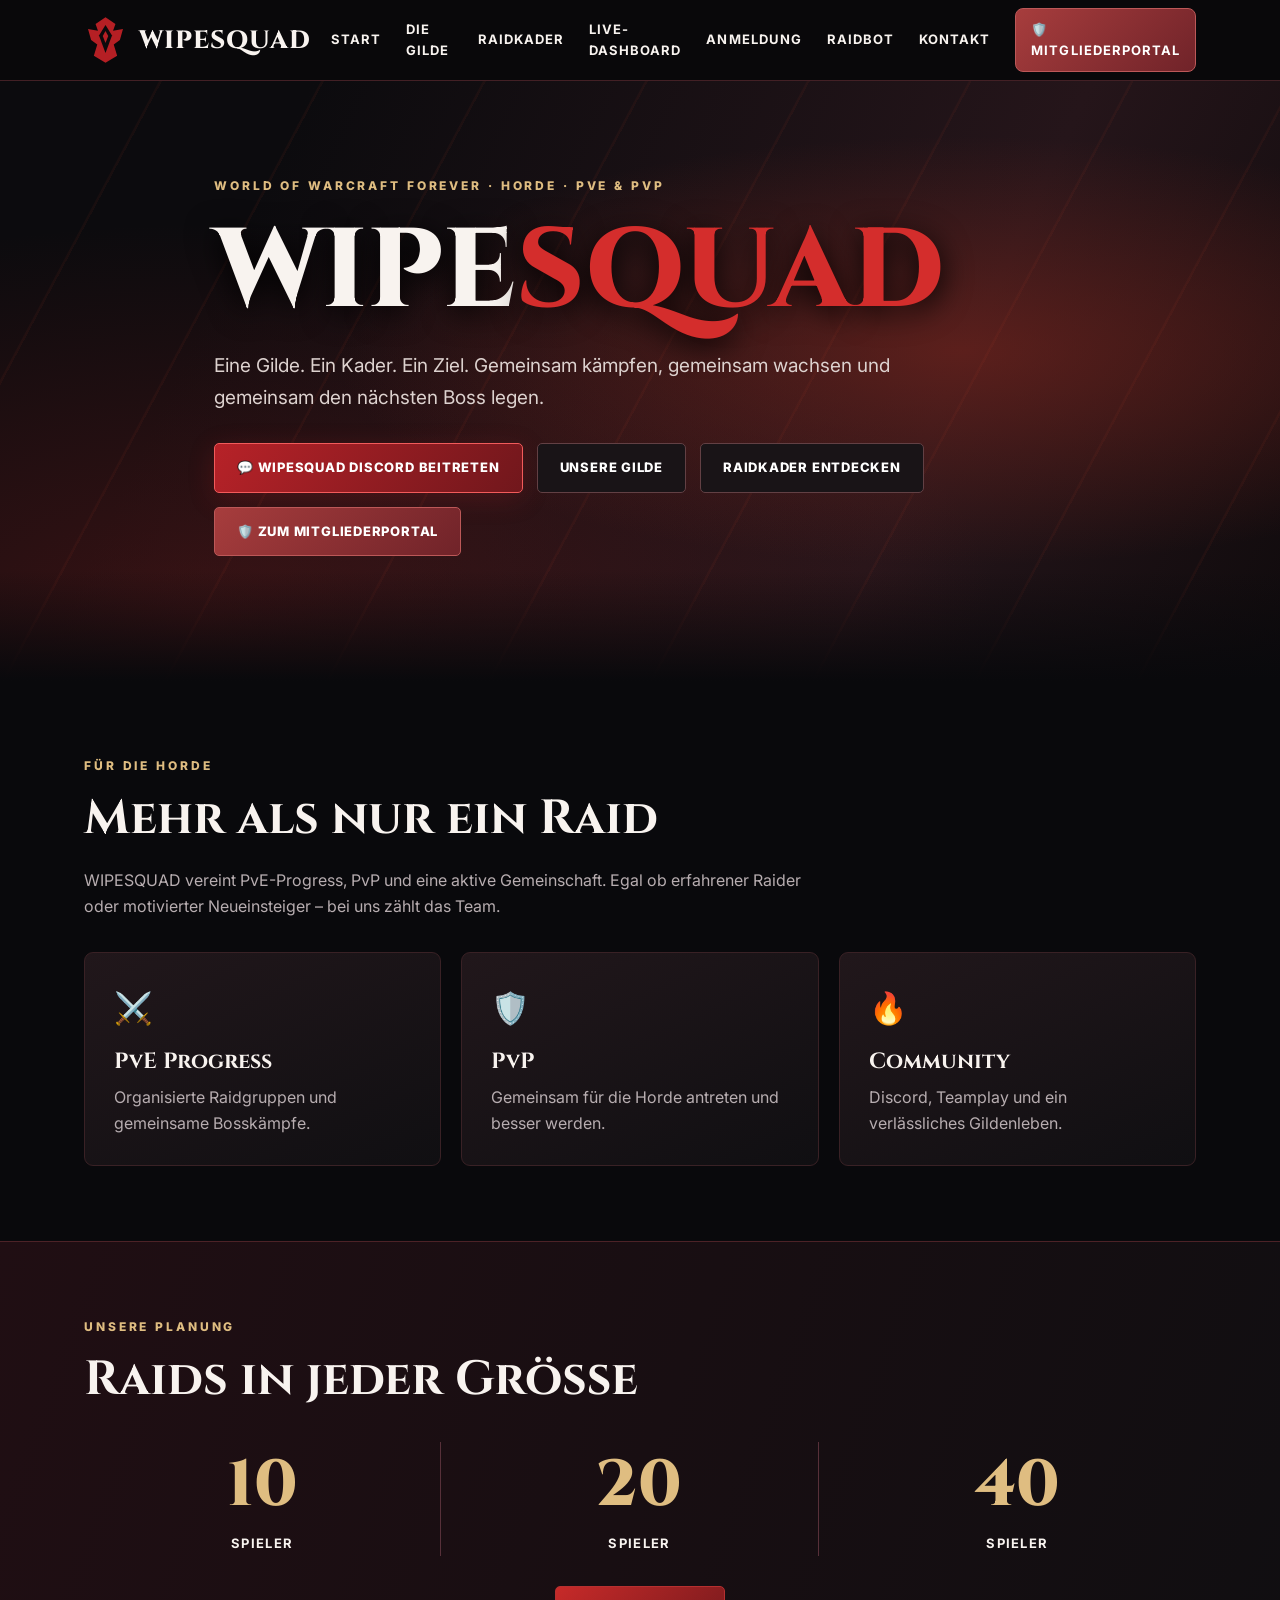
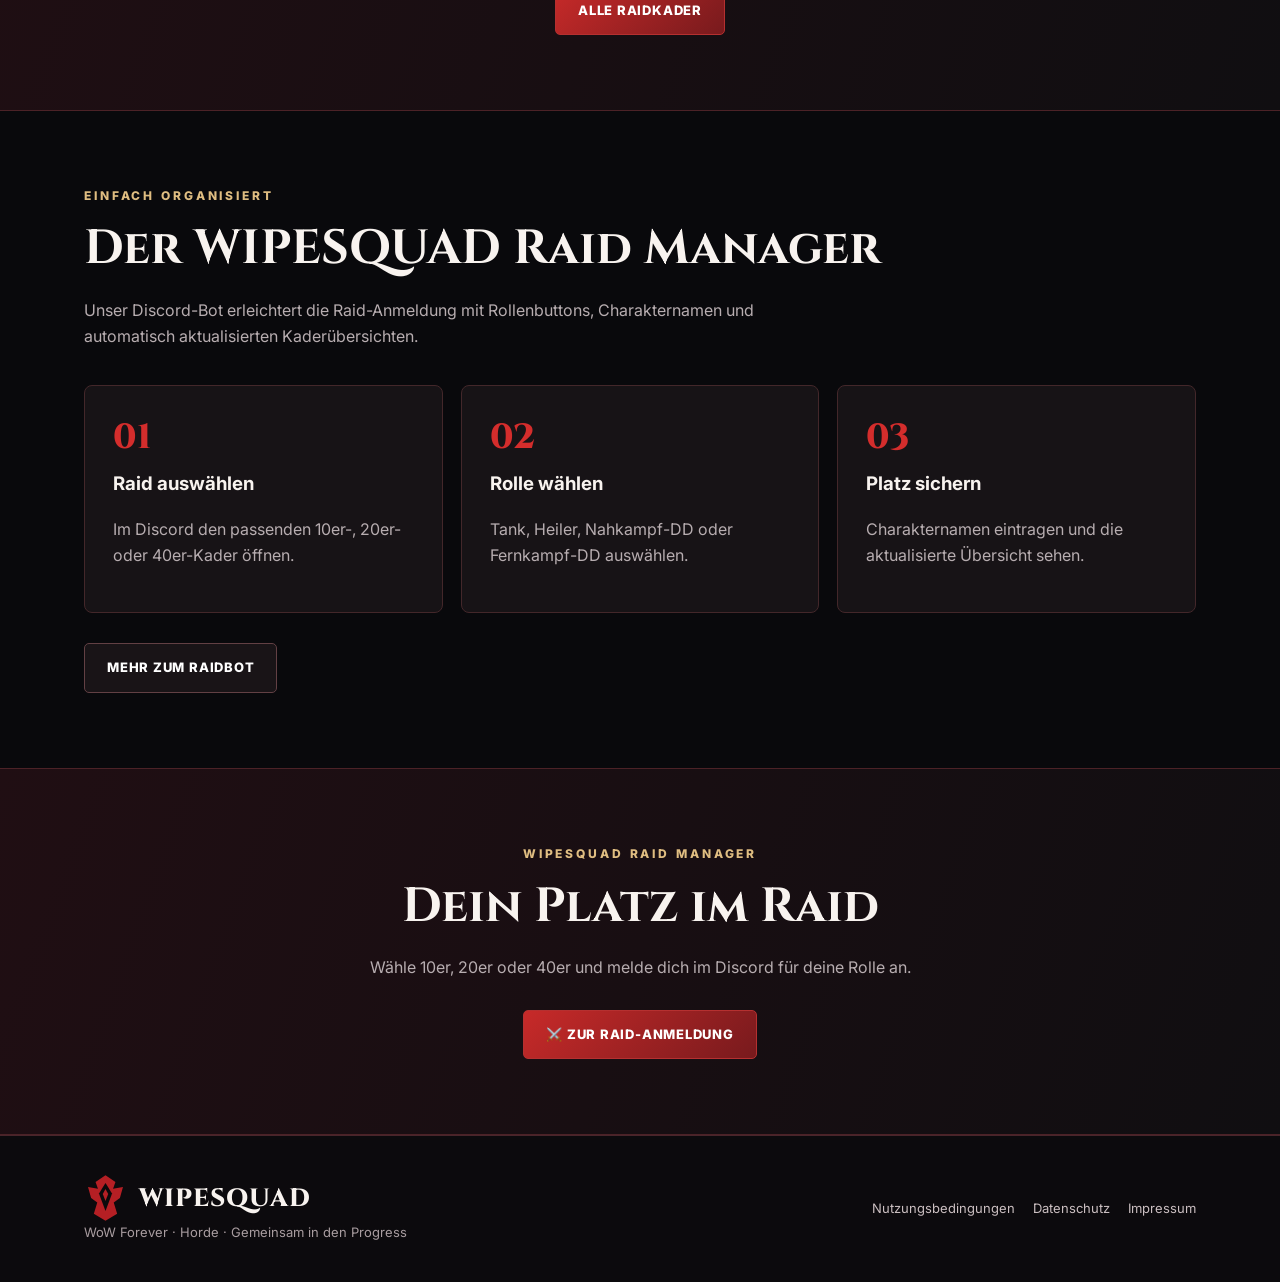
==== index.html @ aef068f4 "Add files via upload" ====
<!doctype html><html lang="de"><head><meta charset="utf-8"><meta name="viewport" content="width=device-width,initial-scale=1"><meta name="description" content="WIPESQUAD – Horde-Gilde für PvE, PvP und Raidorganisation auf WoW Forever."><title>Startseite | WIPESQUAD</title><link rel="icon" href="assets/crest.svg" type="image/svg+xml"><link rel="stylesheet" href="style.css"><style>.portal-nav-link{display:inline-flex;align-items:center;justify-content:center;background:linear-gradient(135deg,#a73d3d,#702329);border:1px solid #bc5858;border-radius:8px;padding:10px 15px!important;color:#fff!important;font-weight:700;text-decoration:none;transition:transform .2s,box-shadow .2s}.portal-nav-link:hover,.portal-hero-btn:hover{transform:translateY(-2px);box-shadow:0 0 18px rgba(180,55,60,.35)}.portal-hero-btn{background:linear-gradient(135deg,#a73d3d,#702329);border:1px solid #bc5858;color:#fff!important}</style></head><body><header><div class="wrap nav"><a class="brand" href="index.html"><img src="assets/crest.svg" alt="">WIPESQUAD</a><button class="nav-toggle" aria-label="Menü öffnen">☰ Menü</button><nav><a href="index.html">Start</a><a href="gilde.html">Die Gilde</a><a href="raidkader.html">Raidkader</a><a href="dashboard.html">Live-Dashboard</a><a href="anmeldung.html">Anmeldung</a><a href="raidbot.html">Raidbot</a><a href="kontakt.html">Kontakt</a><a href="login.html" class="portal-nav-link">🛡️ Mitgliederportal</a></nav></div></header><main><div class="hero"><div class="wrap hero-content"><div class="eyebrow">World of Warcraft Forever · Horde · PvE & PvP</div><h1>WIPE<span>SQUAD</span></h1><p class="lead">Eine Gilde. Ein Kader. Ein Ziel. Gemeinsam kämpfen, gemeinsam wachsen und gemeinsam den nächsten Boss legen.</p><div class="actions"><a class="btn discord-btn" href="https://discord.gg/Wipesquadforever" target="_blank" rel="noopener noreferrer">💬 WIPESQUAD Discord beitreten</a><a class="btn secondary" href="gilde.html">Unsere Gilde</a><a class="btn secondary" href="raidkader.html">Raidkader entdecken</a><a class="btn portal-hero-btn" href="login.html">🛡️ Zum Mitgliederportal</a></div></div></div>
<section><div class="wrap"><div class="eyebrow">Für die Horde</div><h2 class="section-title">Mehr als nur ein Raid</h2><p class="section-intro">WIPESQUAD vereint PvE-Progress, PvP und eine aktive Gemeinschaft. Egal ob erfahrener Raider oder motivierter Neueinsteiger – bei uns zählt das Team.</p><div class="grid"><div class="card"><div class="symbol">⚔️</div><h3>PvE Progress</h3><p>Organisierte Raidgruppen und gemeinsame Bosskämpfe.</p></div><div class="card"><div class="symbol">🛡️</div><h3>PvP</h3><p>Gemeinsam für die Horde antreten und besser werden.</p></div><div class="card"><div class="symbol">🔥</div><h3>Community</h3><p>Discord, Teamplay und ein verlässliches Gildenleben.</p></div></div></div></section>
<section class="stripe"><div class="wrap"><div class="eyebrow">Unsere Planung</div><h2 class="section-title">Raids in jeder Größe</h2><div class="numbers"><div class="number"><strong>10</strong><span>Spieler</span></div><div class="number"><strong>20</strong><span>Spieler</span></div><div class="number"><strong>40</strong><span>Spieler</span></div></div><div class="actions" style="justify-content:center"><a class="btn" href="raidkader.html">Alle Raidkader</a></div></div></section>
<section><div class="wrap"><div class="eyebrow">Einfach organisiert</div><h2 class="section-title">Der WIPESQUAD Raid Manager</h2><p class="section-intro">Unser Discord-Bot erleichtert die Raid-Anmeldung mit Rollenbuttons, Charakternamen und automatisch aktualisierten Kaderübersichten.</p><div class="steps"><div class="step"><h3>Raid auswählen</h3><p>Im Discord den passenden 10er-, 20er- oder 40er-Kader öffnen.</p></div><div class="step"><h3>Rolle wählen</h3><p>Tank, Heiler, Nahkampf-DD oder Fernkampf-DD auswählen.</p></div><div class="step"><h3>Platz sichern</h3><p>Charakternamen eintragen und die aktualisierte Übersicht sehen.</p></div></div><div class="actions"><a class="btn secondary" href="raidbot.html">Mehr zum Raidbot</a></div></div></section><section class="stripe"><div class="wrap" style="text-align:center"><div class="eyebrow">WIPESQUAD Raid Manager</div><h2 class="section-title">Dein Platz im Raid</h2><p class="section-intro" style="margin:auto">Wähle 10er, 20er oder 40er und melde dich im Discord für deine Rolle an.</p><div class="actions" style="justify-content:center"><a class="btn" href="anmeldung.html">⚔️ Zur Raid-Anmeldung</a></div></div></section></main><footer><div class="wrap footer-inner"><div><a class="brand" href="index.html"><img src="assets/crest.svg" alt="">WIPESQUAD</a><div class="small">WoW Forever · Horde · Gemeinsam in den Progress</div></div><div class="footer-links"><a href="nutzungsbedingungen.html">Nutzungsbedingungen</a><a href="datenschutz.html">Datenschutz</a><a href="impressum.html">Impressum</a></div></div></footer><script src="script.js"></script></body></html>
---- style.css ----
@import url('https://fonts.googleapis.com/css2?family=Cinzel:wght@600;700;800&family=Inter:wght@400;500;600;700;800&display=swap');
:root{--bg:#09090c;--panel:#151318;--line:#392125;--red:#d42d2c;--gold:#dfbd81;--muted:#b7adb0;--white:#f8f3ef}
*{box-sizing:border-box}html{scroll-behavior:smooth}body{margin:0;background:var(--bg);color:var(--white);font:16px/1.65 Inter,Arial,sans-serif}a{color:inherit;text-decoration:none}a:hover{color:var(--gold)}.wrap{max-width:1160px;margin:auto;padding:0 24px}
header{position:sticky;top:0;z-index:10;background:#0a090bed;border-bottom:1px solid #432025;backdrop-filter:blur(15px)}
.nav{min-height:80px;display:flex;align-items:center;justify-content:space-between;gap:20px}.brand{display:flex;align-items:center;gap:12px;font:800 25px Cinzel,serif;letter-spacing:1px}.brand img{width:43px;height:48px}
nav{display:flex;gap:25px;align-items:center}nav a{font-size:13px;font-weight:700;text-transform:uppercase;letter-spacing:.08em}.nav-toggle{display:none;background:none;color:white;border:1px solid #563038;padding:8px 12px;border-radius:6px}
.hero{position:relative;overflow:hidden;min-height:570px;display:flex;align-items:center;background:radial-gradient(ellipse at 75% 45%,#80261d99 0%,transparent 46%),radial-gradient(ellipse at 16% 90%,#6e1b1b70,transparent 52%),linear-gradient(115deg,#0c0b0e 20%,#25151a 70%,#100b0d)}
.hero:before{content:"";position:absolute;inset:0;background:repeating-linear-gradient(118deg,transparent 0 140px,#d3432510 141px 143px);pointer-events:none}.hero:after{content:"";position:absolute;bottom:0;left:0;right:0;height:110px;background:linear-gradient(transparent,var(--bg))}
.hero-content{position:relative;z-index:1;padding:95px 24px 125px;max-width:900px}.eyebrow{font-size:12px;letter-spacing:.24em;color:var(--gold);font-weight:800;text-transform:uppercase}.hero h1{font:800 clamp(52px,9vw,112px)/1.05 Cinzel,serif;margin:18px 0;text-shadow:0 6px 30px #000}.hero h1 span{color:var(--red)}.lead{max-width:690px;color:#ddd2cf;font-size:19px}.actions{display:flex;flex-wrap:wrap;gap:14px;margin-top:30px}.btn{display:inline-flex;align-items:center;justify-content:center;border:1px solid #b53030;border-radius:5px;padding:13px 22px;font-weight:800;font-size:13px;letter-spacing:.06em;text-transform:uppercase;background:linear-gradient(135deg,#c72a29,#781a1d);color:white;cursor:pointer}.btn.secondary{background:#191417;border-color:#624044}.btn:hover{filter:brightness(1.2);color:white}
section{padding:75px 0}.section-title{font:700 clamp(30px,4vw,48px) Cinzel,serif;margin:10px 0 15px}.section-intro{color:var(--muted);max-width:730px}.grid{display:grid;grid-template-columns:repeat(3,1fr);gap:20px;margin-top:32px}.card{border:1px solid var(--line);background:linear-gradient(155deg,#21171b,#100f12);padding:29px;border-radius:9px;min-height:210px}.card .symbol{font-size:31px}.card h3{font:700 22px Cinzel,serif;margin:14px 0 8px}.card p{color:var(--muted);margin:0}.stripe{background:linear-gradient(110deg,#200e13,#100e11);border-block:1px solid #4c2227}.numbers{display:grid;grid-template-columns:repeat(3,1fr);gap:20px;margin-top:30px}.number{text-align:center;border-right:1px solid #573039}.number:last-child{border:0}.number strong{display:block;font:800 65px Cinzel,serif;color:var(--gold)}.number span{font-weight:700;text-transform:uppercase;letter-spacing:.1em;font-size:13px}
.steps{counter-reset:step;display:grid;grid-template-columns:repeat(3,1fr);gap:18px;margin-top:35px}.step{padding:28px;background:#171316;border:1px solid #43272a;border-radius:8px}.step:before{counter-increment:step;content:"0" counter(step);display:block;color:var(--red);font:800 35px Cinzel,serif}.step h3{margin:8px 0}.step p{color:var(--muted)}
.page-hero{padding:100px 0 60px;background:linear-gradient(110deg,#2d1218,#0b0b0e);border-bottom:1px solid #51242c}.page-hero h1{font:800 clamp(35px,6vw,65px) Cinzel,serif;margin:10px 0}.legal{max-width:850px;margin:auto}.legal h2{font:700 25px Cinzel,serif;margin-top:38px}.legal p,.legal li{color:#c8bdc0}.notice{padding:18px 20px;background:#2a1a1d;border-left:4px solid #e0a456;border-radius:3px;color:#e9d5ba}.placeholder{color:#f4c27a;font-weight:700}.faq details{background:#171316;border:1px solid #43272a;border-radius:6px;margin:12px 0;padding:17px 20px}.faq summary{cursor:pointer;font-weight:700}.faq p{color:var(--muted)}
footer{padding:38px 0;border-top:1px solid #49252b;background:#0c0a0d}.footer-inner{display:flex;justify-content:space-between;gap:25px;align-items:center}.footer-links{display:flex;gap:18px;flex-wrap:wrap;font-size:13px;color:#cbbfc1}.small{font-size:13px;color:#a99da0}
@media(max-width:760px){.nav{flex-wrap:wrap}.nav-toggle{display:block}nav{display:none;flex-basis:100%;flex-direction:column;align-items:flex-start;padding-bottom:20px}nav.open{display:flex}.grid,.steps,.numbers{grid-template-columns:1fr}.number{border-right:0;border-bottom:1px solid #573039;padding-bottom:20px}.hero{min-height:500px}.hero-content{padding-top:80px}.footer-inner{display:block}.footer-links{margin-top:18px}}

.discord-btn{background:linear-gradient(125deg,#b72228,#71171c);border-color:#f25b5b;box-shadow:0 6px 26px #b71f2638}.discord-btn:hover{background:linear-gradient(125deg,#dc343b,#92212a);transform:translateY(-1px)}

.raid-choice{color:var(--white);text-align:left;cursor:pointer;font:inherit;width:100%;transition:border-color .2s,transform .2s}.raid-choice:hover,.raid-choice.selected{border-color:var(--red);transform:translateY(-2px)}.signup-panel{margin-top:34px;padding:30px;border:1px solid var(--line);background:#151115;border-radius:10px;max-width:800px}.signup-panel label{display:block;font-weight:700;margin:18px 0 7px}.signup-panel input,.signup-panel select{width:100%;background:#0c0b0e;color:#fff;border:1px solid #624044;border-radius:5px;padding:13px;font:inherit}.signup-panel .notice{margin-top:20px}.signup-panel .btn{font:800 13px Inter,Arial,sans-serif}
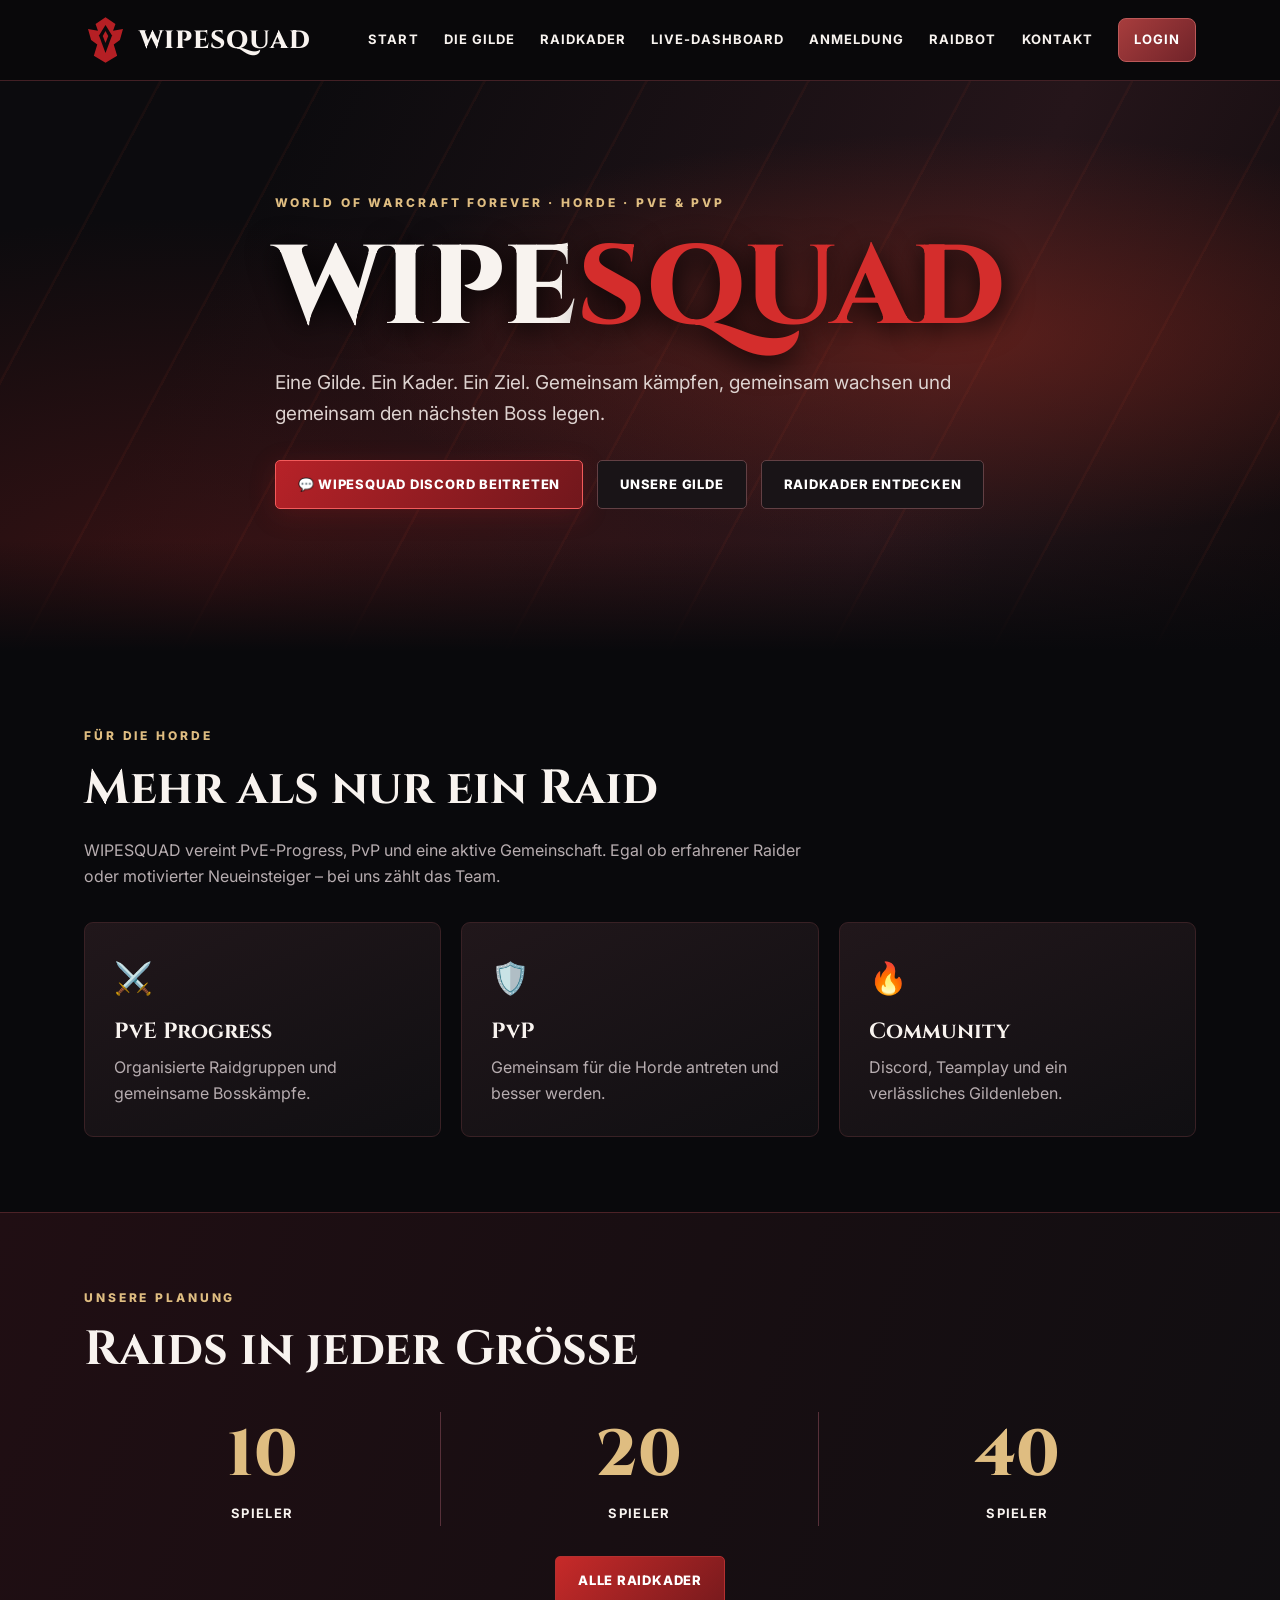
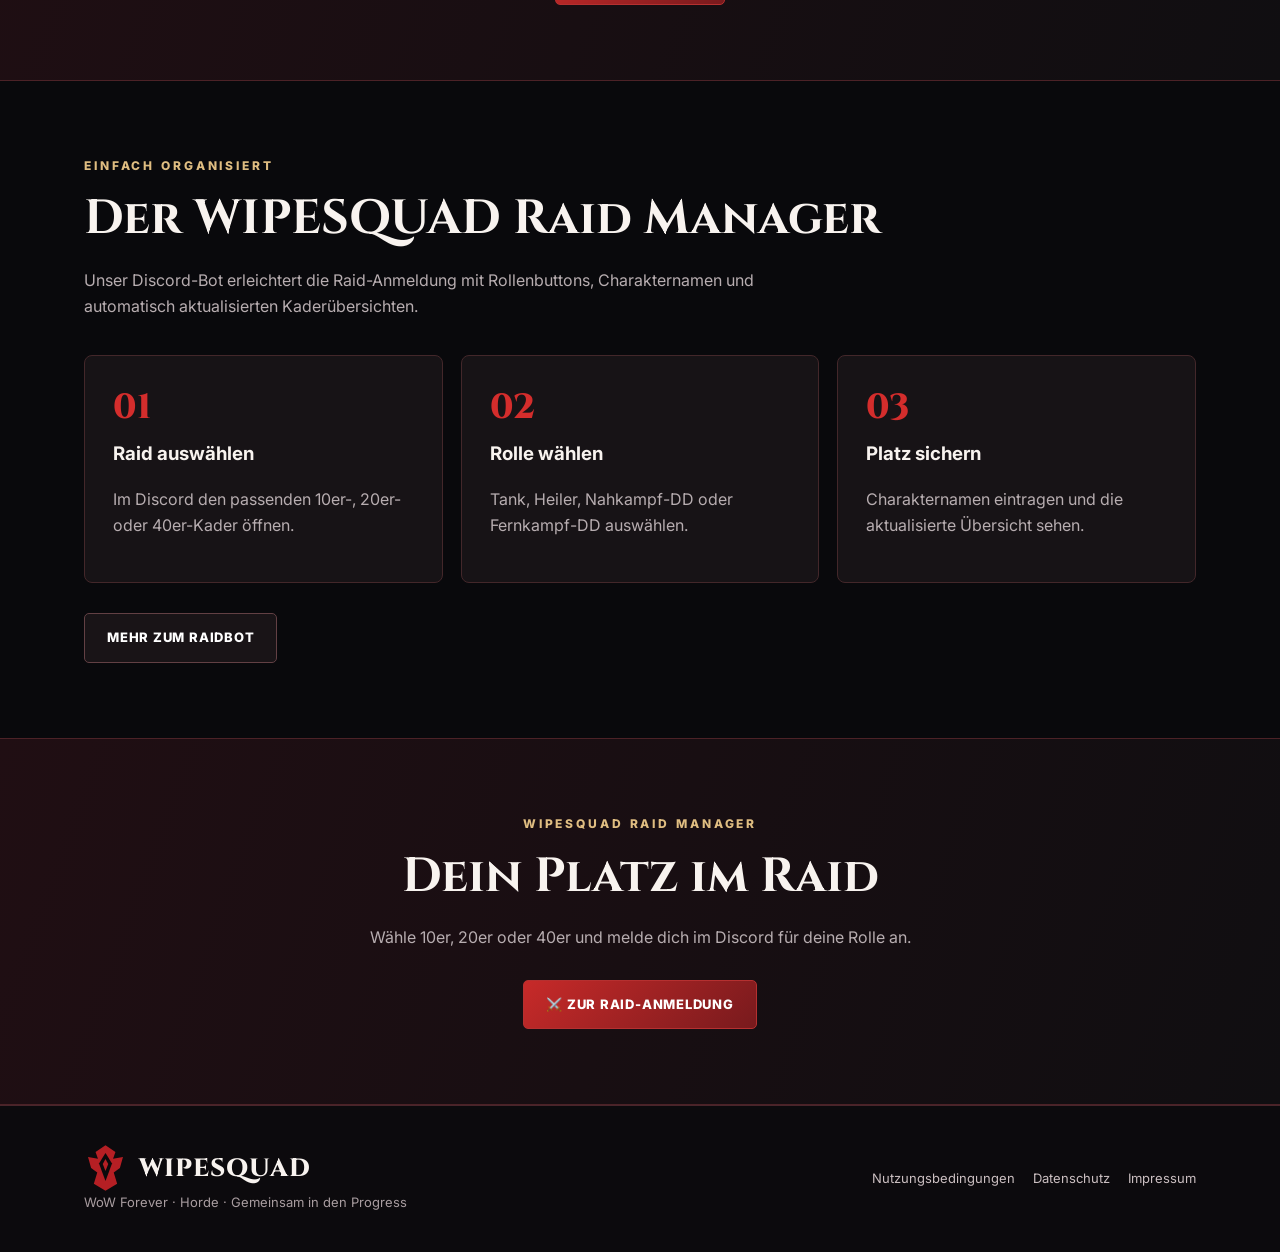
==== commit 6d541f1f: "Add files via upload" ====
--- a/index.html
+++ b/index.html
@@ -1,4 +1,4 @@
-<!doctype html><html lang="de"><head><meta charset="utf-8"><meta name="viewport" content="width=device-width,initial-scale=1"><meta name="description" content="WIPESQUAD – Horde-Gilde für PvE, PvP und Raidorganisation auf WoW Forever."><title>Startseite | WIPESQUAD</title><link rel="icon" href="assets/crest.svg" type="image/svg+xml"><link rel="stylesheet" href="style.css"><style>.portal-nav-link{display:inline-flex;align-items:center;justify-content:center;background:linear-gradient(135deg,#a73d3d,#702329);border:1px solid #bc5858;border-radius:8px;padding:10px 15px!important;color:#fff!important;font-weight:700;text-decoration:none;transition:transform .2s,box-shadow .2s}.portal-nav-link:hover,.portal-hero-btn:hover{transform:translateY(-2px);box-shadow:0 0 18px rgba(180,55,60,.35)}.portal-hero-btn{background:linear-gradient(135deg,#a73d3d,#702329);border:1px solid #bc5858;color:#fff!important}</style></head><body><header><div class="wrap nav"><a class="brand" href="index.html"><img src="assets/crest.svg" alt="">WIPESQUAD</a><button class="nav-toggle" aria-label="Menü öffnen">☰ Menü</button><nav><a href="index.html">Start</a><a href="gilde.html">Die Gilde</a><a href="raidkader.html">Raidkader</a><a href="dashboard.html">Live-Dashboard</a><a href="anmeldung.html">Anmeldung</a><a href="raidbot.html">Raidbot</a><a href="kontakt.html">Kontakt</a><a href="login.html" class="portal-nav-link">🛡️ Mitgliederportal</a></nav></div></header><main><div class="hero"><div class="wrap hero-content"><div class="eyebrow">World of Warcraft Forever · Horde · PvE & PvP</div><h1>WIPE<span>SQUAD</span></h1><p class="lead">Eine Gilde. Ein Kader. Ein Ziel. Gemeinsam kämpfen, gemeinsam wachsen und gemeinsam den nächsten Boss legen.</p><div class="actions"><a class="btn discord-btn" href="https://discord.gg/Wipesquadforever" target="_blank" rel="noopener noreferrer">💬 WIPESQUAD Discord beitreten</a><a class="btn secondary" href="gilde.html">Unsere Gilde</a><a class="btn secondary" href="raidkader.html">Raidkader entdecken</a><a class="btn portal-hero-btn" href="login.html">🛡️ Zum Mitgliederportal</a></div></div></div>
+<!doctype html><html lang="de"><head><meta charset="utf-8"><meta name="viewport" content="width=device-width,initial-scale=1"><meta name="description" content="WIPESQUAD – Horde-Gilde für PvE, PvP und Raidorganisation auf WoW Forever."><title>Startseite | WIPESQUAD</title><link rel="icon" href="assets/crest.svg" type="image/svg+xml"><link rel="stylesheet" href="style.css"><style>.portal-nav-link{display:inline-flex;align-items:center;justify-content:center;background:linear-gradient(135deg,#a73d3d,#702329);border:1px solid #bc5858;border-radius:8px;padding:10px 15px!important;color:#fff!important;font-weight:700;text-decoration:none;transition:transform .2s,box-shadow .2s}.portal-nav-link:hover,.portal-hero-btn:hover{transform:translateY(-2px);box-shadow:0 0 18px rgba(180,55,60,.35)}.portal-hero-btn{background:linear-gradient(135deg,#a73d3d,#702329);border:1px solid #bc5858;color:#fff!important}</style></head><body><header><div class="wrap nav"><a class="brand" href="index.html"><img src="assets/crest.svg" alt="">WIPESQUAD</a><button class="nav-toggle" aria-label="Menü öffnen">☰ Menü</button><nav><a href="index.html">Start</a><a href="gilde.html">Die Gilde</a><a href="raidkader.html">Raidkader</a><a href="dashboard.html">Live-Dashboard</a><a href="anmeldung.html">Anmeldung</a><a href="raidbot.html">Raidbot</a><a href="kontakt.html">Kontakt</a><a href="login.html" class="portal-nav-link">Login</a></nav></div></header><main><div class="hero"><div class="wrap hero-content"><div class="eyebrow">World of Warcraft Forever · Horde · PvE & PvP</div><h1>WIPE<span>SQUAD</span></h1><p class="lead">Eine Gilde. Ein Kader. Ein Ziel. Gemeinsam kämpfen, gemeinsam wachsen und gemeinsam den nächsten Boss legen.</p><div class="actions"><a class="btn discord-btn" href="https://discord.gg/Wipesquadforever" target="_blank" rel="noopener noreferrer">💬 WIPESQUAD Discord beitreten</a><a class="btn secondary" href="gilde.html">Unsere Gilde</a><a class="btn secondary" href="raidkader.html">Raidkader entdecken</a></div></div></div>
 <section><div class="wrap"><div class="eyebrow">Für die Horde</div><h2 class="section-title">Mehr als nur ein Raid</h2><p class="section-intro">WIPESQUAD vereint PvE-Progress, PvP und eine aktive Gemeinschaft. Egal ob erfahrener Raider oder motivierter Neueinsteiger – bei uns zählt das Team.</p><div class="grid"><div class="card"><div class="symbol">⚔️</div><h3>PvE Progress</h3><p>Organisierte Raidgruppen und gemeinsame Bosskämpfe.</p></div><div class="card"><div class="symbol">🛡️</div><h3>PvP</h3><p>Gemeinsam für die Horde antreten und besser werden.</p></div><div class="card"><div class="symbol">🔥</div><h3>Community</h3><p>Discord, Teamplay und ein verlässliches Gildenleben.</p></div></div></div></section>
 <section class="stripe"><div class="wrap"><div class="eyebrow">Unsere Planung</div><h2 class="section-title">Raids in jeder Größe</h2><div class="numbers"><div class="number"><strong>10</strong><span>Spieler</span></div><div class="number"><strong>20</strong><span>Spieler</span></div><div class="number"><strong>40</strong><span>Spieler</span></div></div><div class="actions" style="justify-content:center"><a class="btn" href="raidkader.html">Alle Raidkader</a></div></div></section>
 <section><div class="wrap"><div class="eyebrow">Einfach organisiert</div><h2 class="section-title">Der WIPESQUAD Raid Manager</h2><p class="section-intro">Unser Discord-Bot erleichtert die Raid-Anmeldung mit Rollenbuttons, Charakternamen und automatisch aktualisierten Kaderübersichten.</p><div class="steps"><div class="step"><h3>Raid auswählen</h3><p>Im Discord den passenden 10er-, 20er- oder 40er-Kader öffnen.</p></div><div class="step"><h3>Rolle wählen</h3><p>Tank, Heiler, Nahkampf-DD oder Fernkampf-DD auswählen.</p></div><div class="step"><h3>Platz sichern</h3><p>Charakternamen eintragen und die aktualisierte Übersicht sehen.</p></div></div><div class="actions"><a class="btn secondary" href="raidbot.html">Mehr zum Raidbot</a></div></div></section><section class="stripe"><div class="wrap" style="text-align:center"><div class="eyebrow">WIPESQUAD Raid Manager</div><h2 class="section-title">Dein Platz im Raid</h2><p class="section-intro" style="margin:auto">Wähle 10er, 20er oder 40er und melde dich im Discord für deine Rolle an.</p><div class="actions" style="justify-content:center"><a class="btn" href="anmeldung.html">⚔️ Zur Raid-Anmeldung</a></div></div></section></main><footer><div class="wrap footer-inner"><div><a class="brand" href="index.html"><img src="assets/crest.svg" alt="">WIPESQUAD</a><div class="small">WoW Forever · Horde · Gemeinsam in den Progress</div></div><div class="footer-links"><a href="nutzungsbedingungen.html">Nutzungsbedingungen</a><a href="datenschutz.html">Datenschutz</a><a href="impressum.html">Impressum</a></div></div></footer><script src="script.js"></script></body></html>
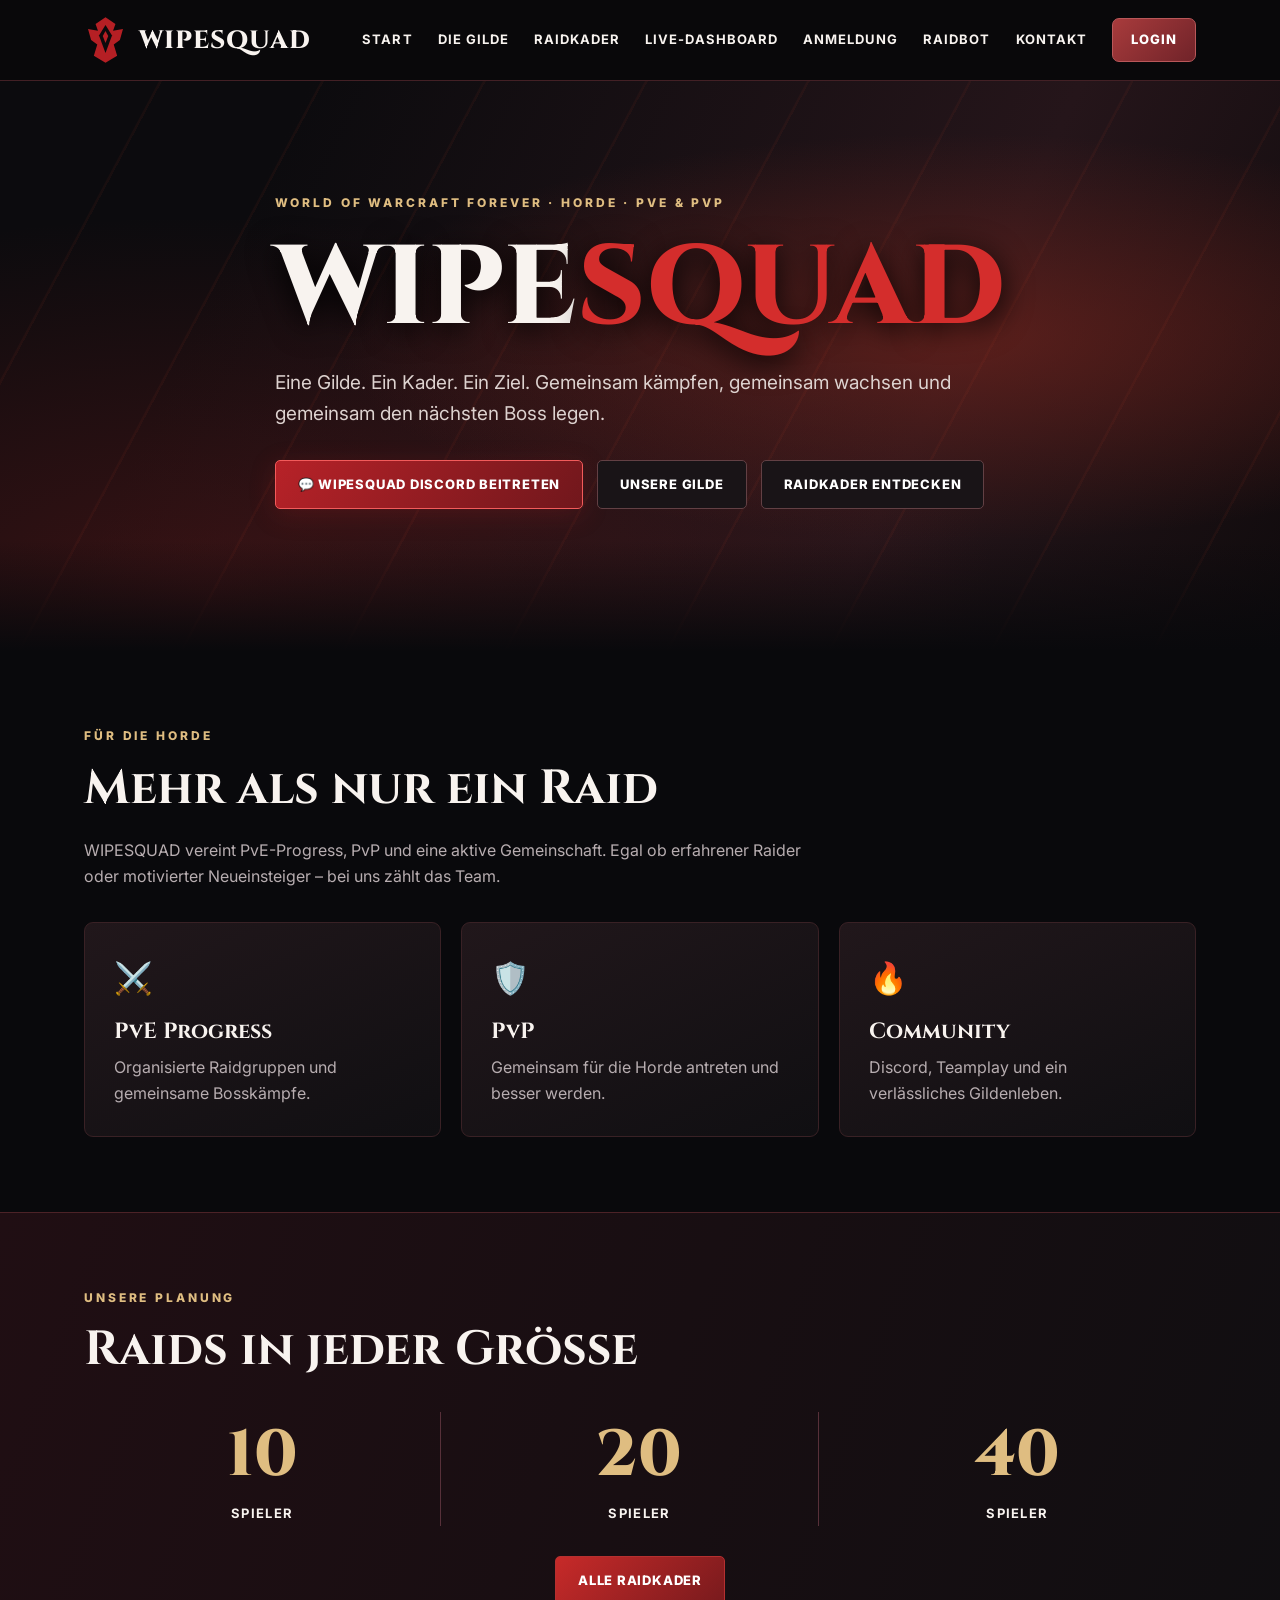
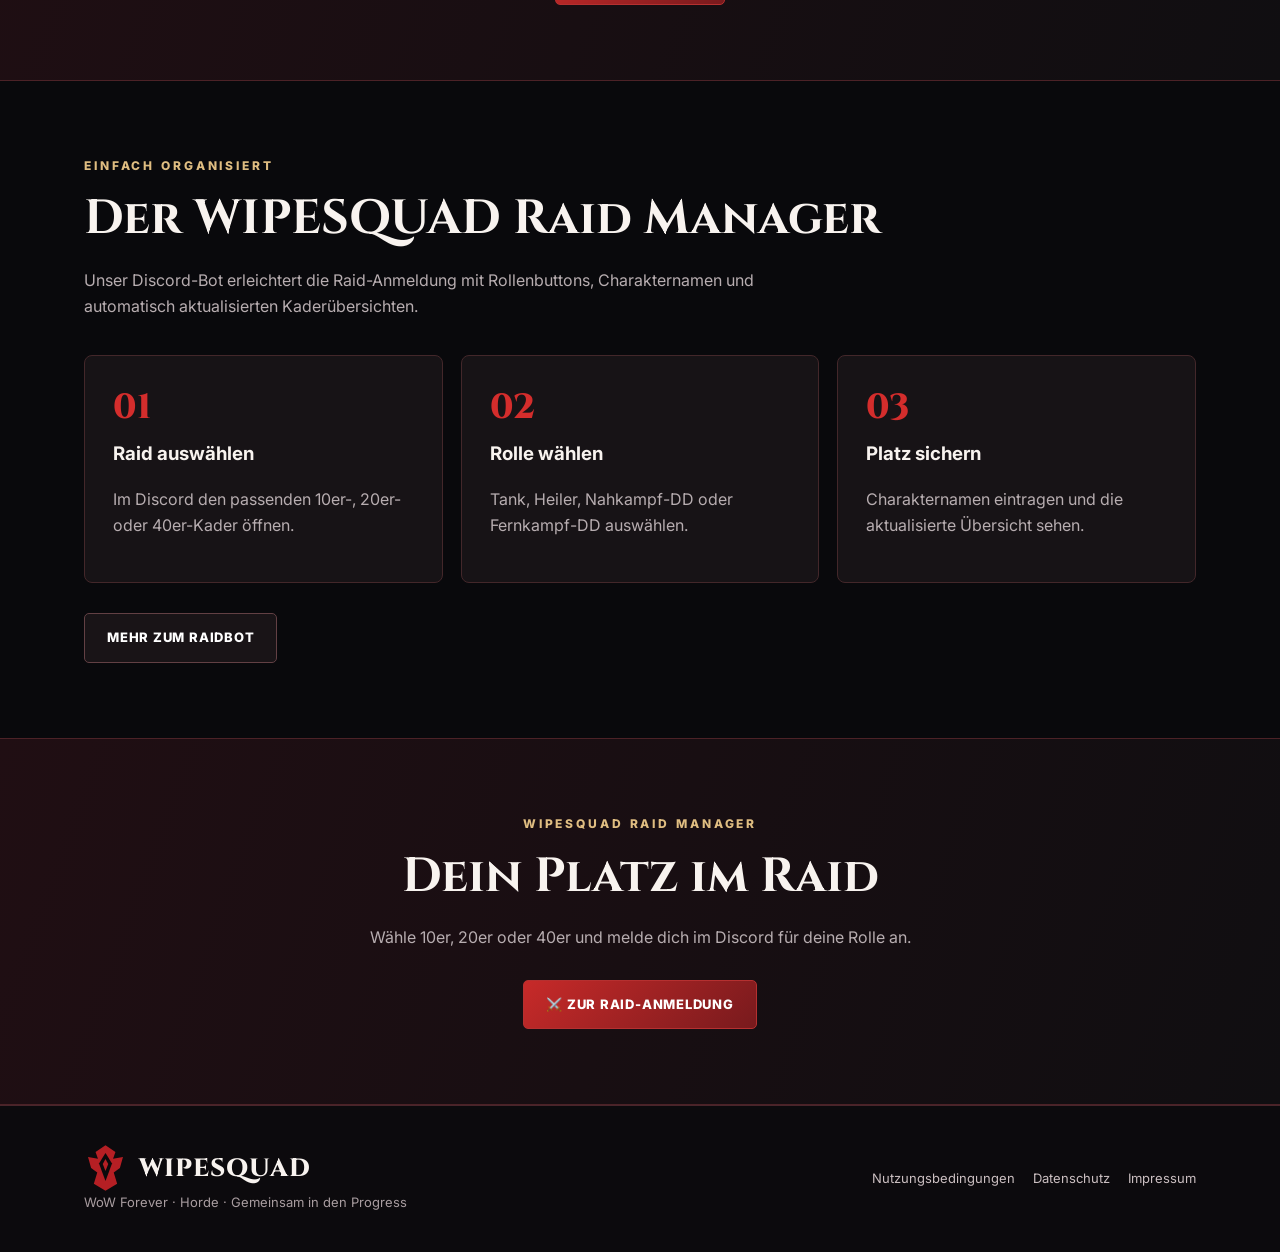
==== commit 9692505e: "Add files via upload" ====
--- a/index.html
+++ b/index.html
@@ -1,4 +1,4 @@
-<!doctype html><html lang="de"><head><meta charset="utf-8"><meta name="viewport" content="width=device-width,initial-scale=1"><meta name="description" content="WIPESQUAD – Horde-Gilde für PvE, PvP und Raidorganisation auf WoW Forever."><title>Startseite | WIPESQUAD</title><link rel="icon" href="assets/crest.svg" type="image/svg+xml"><link rel="stylesheet" href="style.css"><style>.portal-nav-link{display:inline-flex;align-items:center;justify-content:center;background:linear-gradient(135deg,#a73d3d,#702329);border:1px solid #bc5858;border-radius:8px;padding:10px 15px!important;color:#fff!important;font-weight:700;text-decoration:none;transition:transform .2s,box-shadow .2s}.portal-nav-link:hover,.portal-hero-btn:hover{transform:translateY(-2px);box-shadow:0 0 18px rgba(180,55,60,.35)}.portal-hero-btn{background:linear-gradient(135deg,#a73d3d,#702329);border:1px solid #bc5858;color:#fff!important}</style></head><body><header><div class="wrap nav"><a class="brand" href="index.html"><img src="assets/crest.svg" alt="">WIPESQUAD</a><button class="nav-toggle" aria-label="Menü öffnen">☰ Menü</button><nav><a href="index.html">Start</a><a href="gilde.html">Die Gilde</a><a href="raidkader.html">Raidkader</a><a href="dashboard.html">Live-Dashboard</a><a href="anmeldung.html">Anmeldung</a><a href="raidbot.html">Raidbot</a><a href="kontakt.html">Kontakt</a><a href="login.html" class="portal-nav-link">Login</a></nav></div></header><main><div class="hero"><div class="wrap hero-content"><div class="eyebrow">World of Warcraft Forever · Horde · PvE & PvP</div><h1>WIPE<span>SQUAD</span></h1><p class="lead">Eine Gilde. Ein Kader. Ein Ziel. Gemeinsam kämpfen, gemeinsam wachsen und gemeinsam den nächsten Boss legen.</p><div class="actions"><a class="btn discord-btn" href="https://discord.gg/Wipesquadforever" target="_blank" rel="noopener noreferrer">💬 WIPESQUAD Discord beitreten</a><a class="btn secondary" href="gilde.html">Unsere Gilde</a><a class="btn secondary" href="raidkader.html">Raidkader entdecken</a></div></div></div>
+<!doctype html><html lang="de"><head><meta charset="utf-8"><meta name="viewport" content="width=device-width,initial-scale=1"><meta name="description" content="WIPESQUAD – Horde-Gilde für PvE, PvP und Raidorganisation auf WoW Forever."><title>Startseite | WIPESQUAD</title><link rel="icon" href="assets/crest.svg" type="image/svg+xml"><link rel="stylesheet" href="style.css"></head><body><header><div class="wrap nav"><a class="brand" href="index.html"><img src="assets/crest.svg" alt="">WIPESQUAD</a><button class="nav-toggle" aria-label="Menü öffnen">☰ Menü</button><nav><a href="index.html">Start</a><a href="gilde.html">Die Gilde</a><a href="raidkader.html">Raidkader</a><a href="dashboard.html">Live-Dashboard</a><a href="anmeldung.html">Anmeldung</a><a href="raidbot.html">Raidbot</a><a href="kontakt.html">Kontakt</a></nav></div></header><main><div class="hero"><div class="wrap hero-content"><div class="eyebrow">World of Warcraft Forever · Horde · PvE & PvP</div><h1>WIPE<span>SQUAD</span></h1><p class="lead">Eine Gilde. Ein Kader. Ein Ziel. Gemeinsam kämpfen, gemeinsam wachsen und gemeinsam den nächsten Boss legen.</p><div class="actions"><a class="btn discord-btn" href="https://discord.gg/Wipesquadforever" target="_blank" rel="noopener noreferrer">💬 WIPESQUAD Discord beitreten</a><a class="btn secondary" href="gilde.html">Unsere Gilde</a><a class="btn secondary" href="raidkader.html">Raidkader entdecken</a></div></div></div>
 <section><div class="wrap"><div class="eyebrow">Für die Horde</div><h2 class="section-title">Mehr als nur ein Raid</h2><p class="section-intro">WIPESQUAD vereint PvE-Progress, PvP und eine aktive Gemeinschaft. Egal ob erfahrener Raider oder motivierter Neueinsteiger – bei uns zählt das Team.</p><div class="grid"><div class="card"><div class="symbol">⚔️</div><h3>PvE Progress</h3><p>Organisierte Raidgruppen und gemeinsame Bosskämpfe.</p></div><div class="card"><div class="symbol">🛡️</div><h3>PvP</h3><p>Gemeinsam für die Horde antreten und besser werden.</p></div><div class="card"><div class="symbol">🔥</div><h3>Community</h3><p>Discord, Teamplay und ein verlässliches Gildenleben.</p></div></div></div></section>
 <section class="stripe"><div class="wrap"><div class="eyebrow">Unsere Planung</div><h2 class="section-title">Raids in jeder Größe</h2><div class="numbers"><div class="number"><strong>10</strong><span>Spieler</span></div><div class="number"><strong>20</strong><span>Spieler</span></div><div class="number"><strong>40</strong><span>Spieler</span></div></div><div class="actions" style="justify-content:center"><a class="btn" href="raidkader.html">Alle Raidkader</a></div></div></section>
 <section><div class="wrap"><div class="eyebrow">Einfach organisiert</div><h2 class="section-title">Der WIPESQUAD Raid Manager</h2><p class="section-intro">Unser Discord-Bot erleichtert die Raid-Anmeldung mit Rollenbuttons, Charakternamen und automatisch aktualisierten Kaderübersichten.</p><div class="steps"><div class="step"><h3>Raid auswählen</h3><p>Im Discord den passenden 10er-, 20er- oder 40er-Kader öffnen.</p></div><div class="step"><h3>Rolle wählen</h3><p>Tank, Heiler, Nahkampf-DD oder Fernkampf-DD auswählen.</p></div><div class="step"><h3>Platz sichern</h3><p>Charakternamen eintragen und die aktualisierte Übersicht sehen.</p></div></div><div class="actions"><a class="btn secondary" href="raidbot.html">Mehr zum Raidbot</a></div></div></section><section class="stripe"><div class="wrap" style="text-align:center"><div class="eyebrow">WIPESQUAD Raid Manager</div><h2 class="section-title">Dein Platz im Raid</h2><p class="section-intro" style="margin:auto">Wähle 10er, 20er oder 40er und melde dich im Discord für deine Rolle an.</p><div class="actions" style="justify-content:center"><a class="btn" href="anmeldung.html">⚔️ Zur Raid-Anmeldung</a></div></div></section></main><footer><div class="wrap footer-inner"><div><a class="brand" href="index.html"><img src="assets/crest.svg" alt="">WIPESQUAD</a><div class="small">WoW Forever · Horde · Gemeinsam in den Progress</div></div><div class="footer-links"><a href="nutzungsbedingungen.html">Nutzungsbedingungen</a><a href="datenschutz.html">Datenschutz</a><a href="impressum.html">Impressum</a></div></div></footer><script src="script.js"></script></body></html>
--- a/style.css
+++ b/style.css
@@ -16,4 +16,8 @@
 
 .discord-btn{background:linear-gradient(125deg,#b72228,#71171c);border-color:#f25b5b;box-shadow:0 6px 26px #b71f2638}.discord-btn:hover{background:linear-gradient(125deg,#dc343b,#92212a);transform:translateY(-1px)}
 
-.raid-choice{color:var(--white);text-align:left;cursor:pointer;font:inherit;width:100%;transition:border-color .2s,transform .2s}.raid-choice:hover,.raid-choice.selected{border-color:var(--red);transform:translateY(-2px)}.signup-panel{margin-top:34px;padding:30px;border:1px solid var(--line);background:#151115;border-radius:10px;max-width:800px}.signup-panel label{display:block;font-weight:700;margin:18px 0 7px}.signup-panel input,.signup-panel select{width:100%;background:#0c0b0e;color:#fff;border:1px solid #624044;border-radius:5px;padding:13px;font:inherit}.signup-panel .notice{margin-top:20px}.signup-panel .btn{font:800 13px Inter,Arial,sans-serif}+.raid-choice{color:var(--white);text-align:left;cursor:pointer;font:inherit;width:100%;transition:border-color .2s,transform .2s}.raid-choice:hover,.raid-choice.selected{border-color:var(--red);transform:translateY(-2px)}.signup-panel{margin-top:34px;padding:30px;border:1px solid var(--line);background:#151115;border-radius:10px;max-width:800px}.signup-panel label{display:block;font-weight:700;margin:18px 0 7px}.signup-panel input,.signup-panel select{width:100%;background:#0c0b0e;color:#fff;border:1px solid #624044;border-radius:5px;padding:13px;font:inherit}.signup-panel .notice{margin-top:20px}.signup-panel .btn{font:800 13px Inter,Arial,sans-serif}
+/* Globaler Login-Button */
+nav a.ws-login-link{display:inline-flex;align-items:center;justify-content:center;padding:10px 18px;background:linear-gradient(135deg,#a83b3c,#702329);border:1px solid #b95759;border-radius:7px;color:#fff;font-weight:800;white-space:nowrap;transition:transform .2s,box-shadow .2s}
+nav a.ws-login-link:hover{color:#fff;transform:translateY(-2px);box-shadow:0 0 16px rgba(180,55,60,.3)}
+@media(max-width:760px){nav a.ws-login-link{align-self:flex-start}}
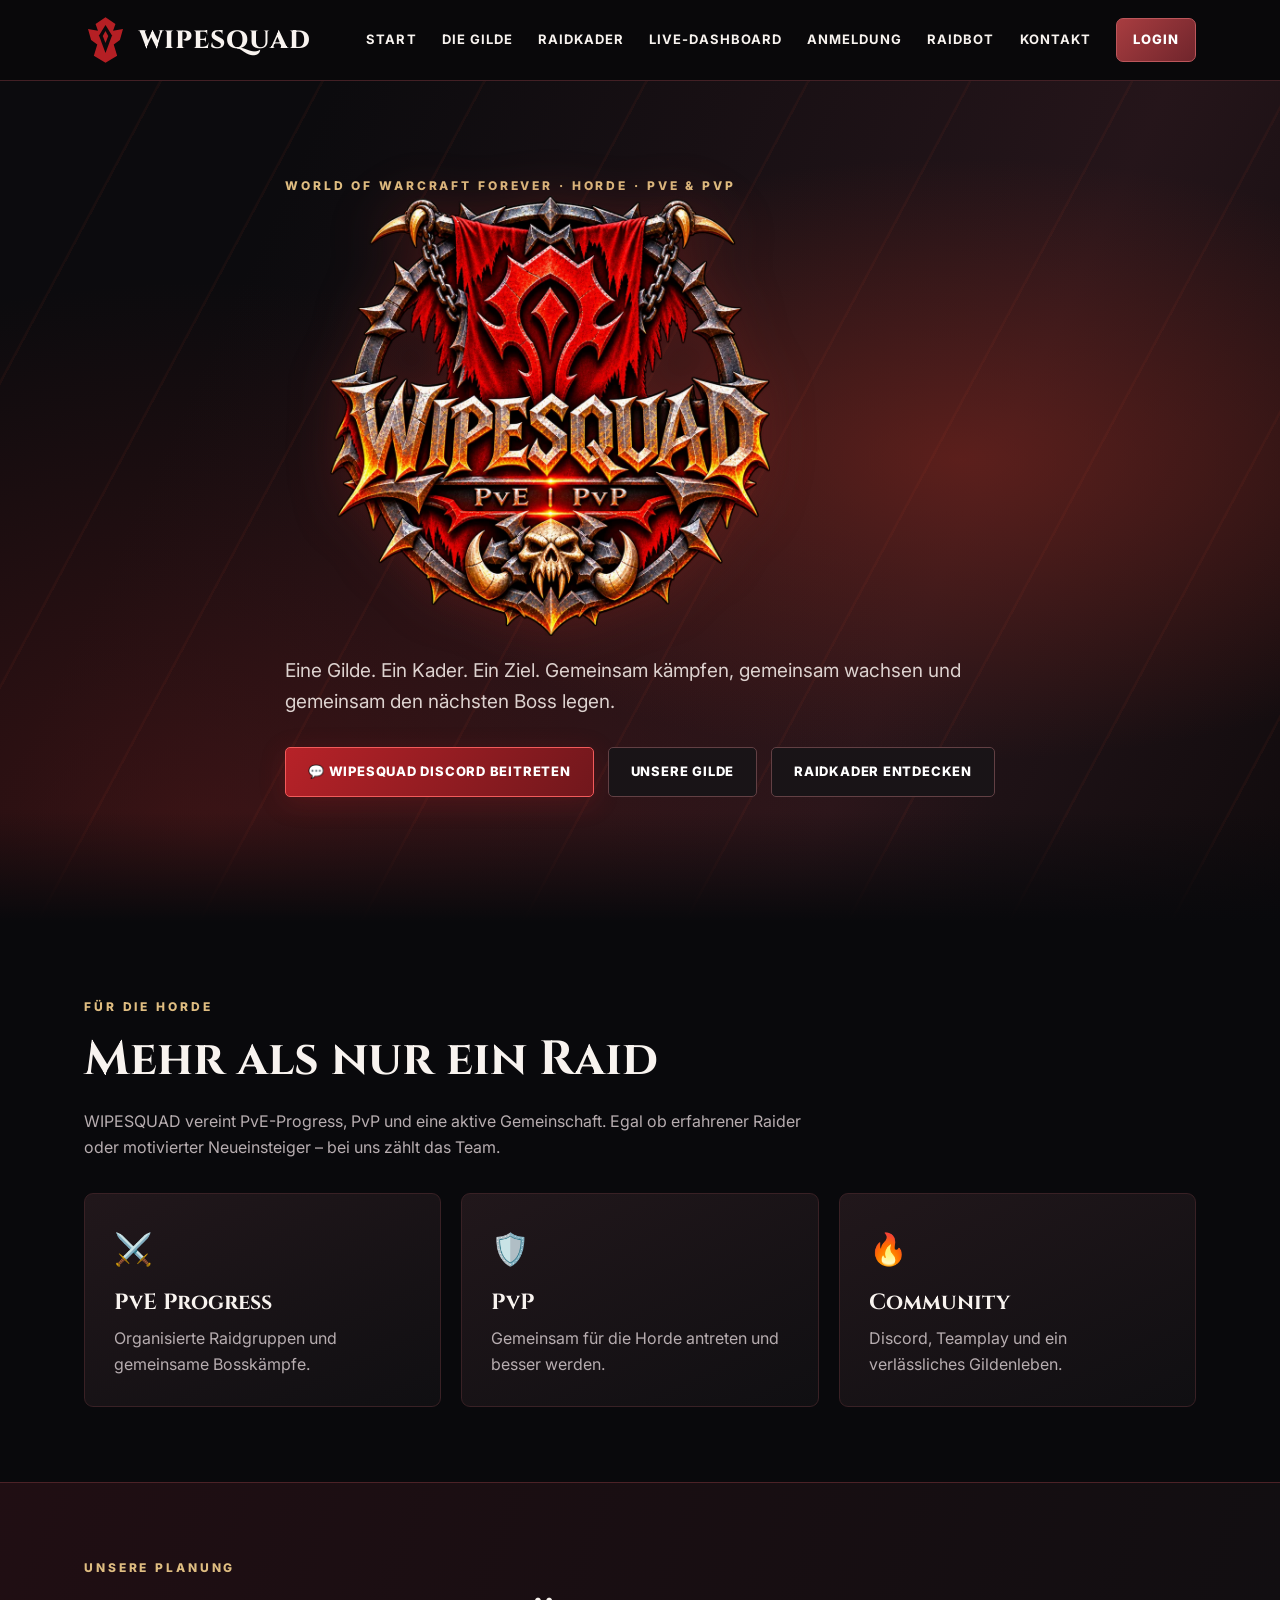
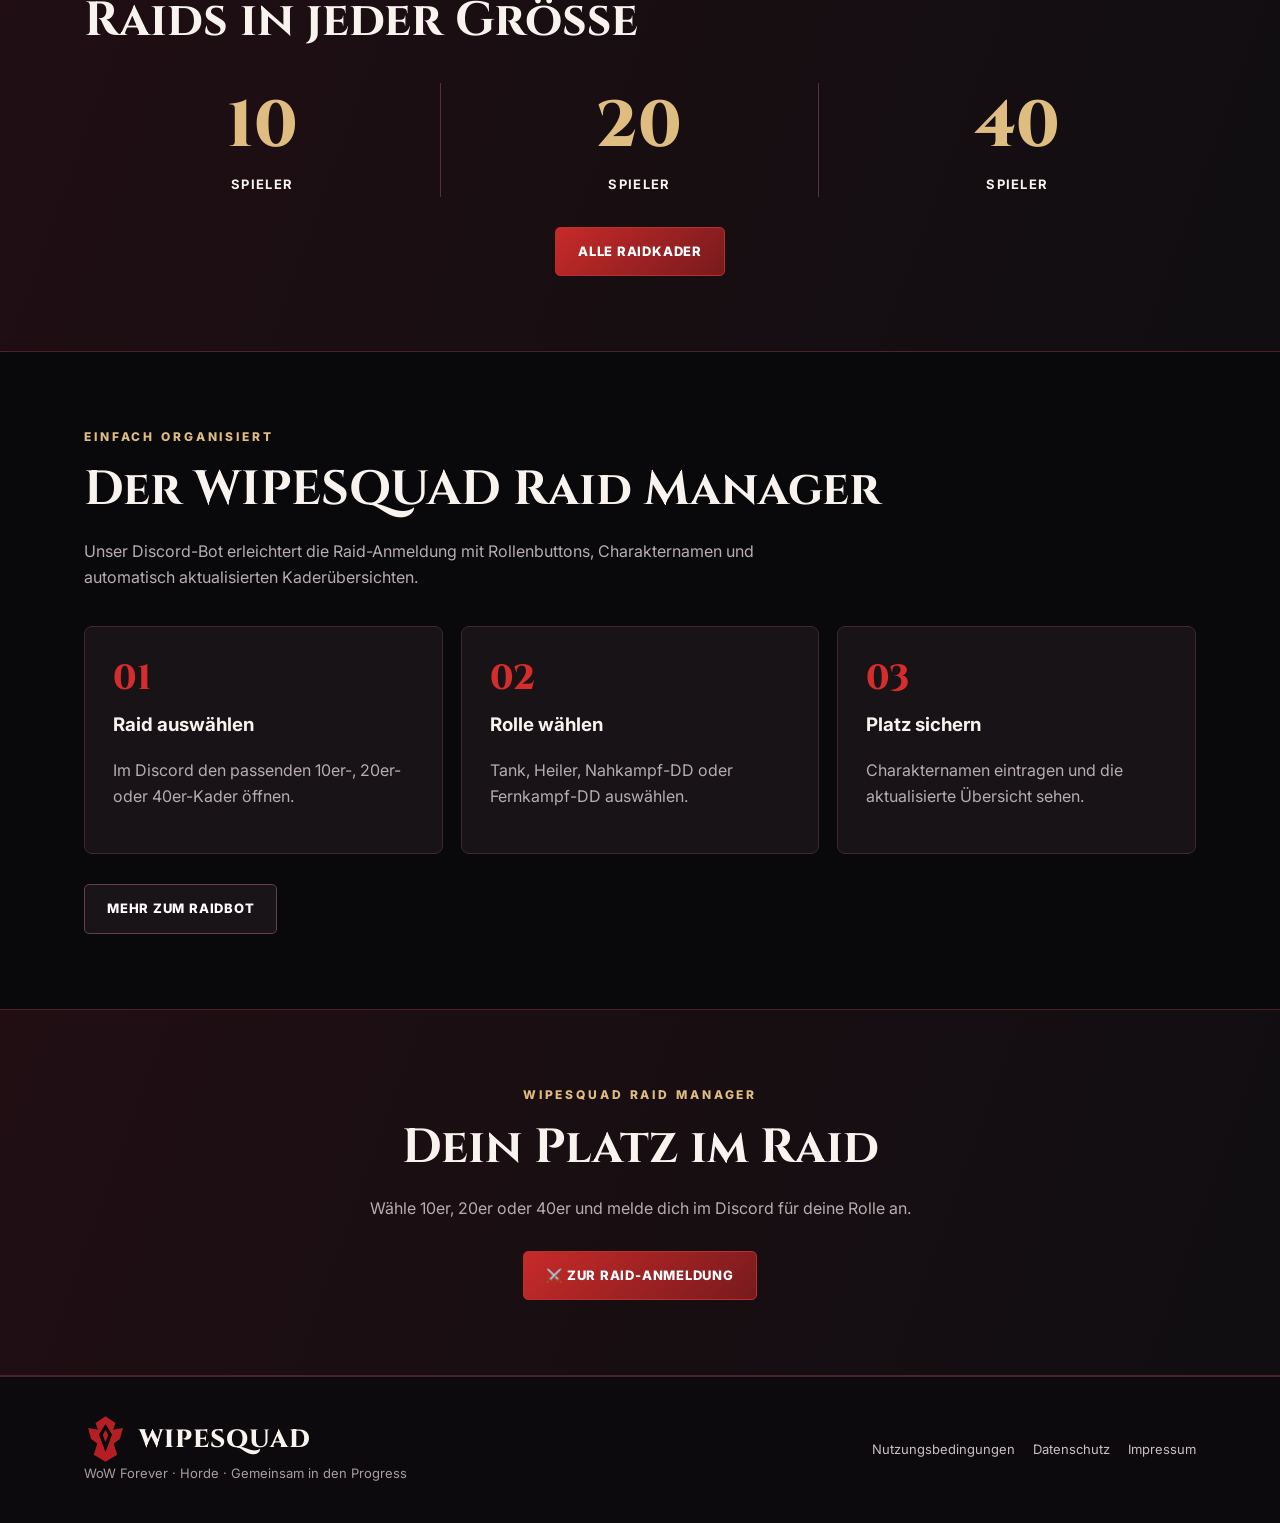
==== commit 1da84db1: "Add files via upload" ====
--- a/index.html
+++ b/index.html
@@ -1,4 +1,4 @@
-<!doctype html><html lang="de"><head><meta charset="utf-8"><meta name="viewport" content="width=device-width,initial-scale=1"><meta name="description" content="WIPESQUAD – Horde-Gilde für PvE, PvP und Raidorganisation auf WoW Forever."><title>Startseite | WIPESQUAD</title><link rel="icon" href="assets/crest.svg" type="image/svg+xml"><link rel="stylesheet" href="style.css"></head><body><header><div class="wrap nav"><a class="brand" href="index.html"><img src="assets/crest.svg" alt="">WIPESQUAD</a><button class="nav-toggle" aria-label="Menü öffnen">☰ Menü</button><nav><a href="index.html">Start</a><a href="gilde.html">Die Gilde</a><a href="raidkader.html">Raidkader</a><a href="dashboard.html">Live-Dashboard</a><a href="anmeldung.html">Anmeldung</a><a href="raidbot.html">Raidbot</a><a href="kontakt.html">Kontakt</a></nav></div></header><main><div class="hero"><div class="wrap hero-content"><div class="eyebrow">World of Warcraft Forever · Horde · PvE & PvP</div><h1>WIPE<span>SQUAD</span></h1><p class="lead">Eine Gilde. Ein Kader. Ein Ziel. Gemeinsam kämpfen, gemeinsam wachsen und gemeinsam den nächsten Boss legen.</p><div class="actions"><a class="btn discord-btn" href="https://discord.gg/Wipesquadforever" target="_blank" rel="noopener noreferrer">💬 WIPESQUAD Discord beitreten</a><a class="btn secondary" href="gilde.html">Unsere Gilde</a><a class="btn secondary" href="raidkader.html">Raidkader entdecken</a></div></div></div>
+<!doctype html><html lang="de"><head><meta charset="utf-8"><meta name="viewport" content="width=device-width,initial-scale=1"><meta name="description" content="WIPESQUAD – Horde-Gilde für PvE, PvP und Raidorganisation auf WoW Forever."><title>Startseite | WIPESQUAD</title><link rel="icon" href="assets/crest.svg" type="image/svg+xml"><link rel="stylesheet" href="style.css"><link rel="stylesheet" href="unified.css"><script src="site-ui.js" defer></script></head><body><header><div class="wrap nav"><a class="brand" href="index.html"><img src="assets/crest.svg" alt="">WIPESQUAD</a><button class="nav-toggle" aria-label="Menü öffnen">☰ Menü</button><nav><a href="index.html">Start</a><a href="gilde.html">Die Gilde</a><a href="raidkader.html">Raidkader</a><a href="dashboard.html">Live-Dashboard</a><a href="anmeldung.html">Anmeldung</a><a href="raidbot.html">Raidbot</a><a href="kontakt.html">Kontakt</a></nav></div></header><main><div class="hero"><div class="wrap hero-content"><div class="eyebrow">World of Warcraft Forever · Horde · PvE & PvP</div><img class="hero-wappen" src="assets/wipesquad-wappen.webp" alt="WIPESQUAD Horde-Wappen – PvE und PvP"><h1 class="visually-hidden">WIPESQUAD</h1><p class="lead">Eine Gilde. Ein Kader. Ein Ziel. Gemeinsam kämpfen, gemeinsam wachsen und gemeinsam den nächsten Boss legen.</p><div class="actions"><a class="btn discord-btn" href="https://discord.gg/Wipesquadforever" target="_blank" rel="noopener noreferrer">💬 WIPESQUAD Discord beitreten</a><a class="btn secondary" href="gilde.html">Unsere Gilde</a><a class="btn secondary" href="raidkader.html">Raidkader entdecken</a></div></div></div>
 <section><div class="wrap"><div class="eyebrow">Für die Horde</div><h2 class="section-title">Mehr als nur ein Raid</h2><p class="section-intro">WIPESQUAD vereint PvE-Progress, PvP und eine aktive Gemeinschaft. Egal ob erfahrener Raider oder motivierter Neueinsteiger – bei uns zählt das Team.</p><div class="grid"><div class="card"><div class="symbol">⚔️</div><h3>PvE Progress</h3><p>Organisierte Raidgruppen und gemeinsame Bosskämpfe.</p></div><div class="card"><div class="symbol">🛡️</div><h3>PvP</h3><p>Gemeinsam für die Horde antreten und besser werden.</p></div><div class="card"><div class="symbol">🔥</div><h3>Community</h3><p>Discord, Teamplay und ein verlässliches Gildenleben.</p></div></div></div></section>
 <section class="stripe"><div class="wrap"><div class="eyebrow">Unsere Planung</div><h2 class="section-title">Raids in jeder Größe</h2><div class="numbers"><div class="number"><strong>10</strong><span>Spieler</span></div><div class="number"><strong>20</strong><span>Spieler</span></div><div class="number"><strong>40</strong><span>Spieler</span></div></div><div class="actions" style="justify-content:center"><a class="btn" href="raidkader.html">Alle Raidkader</a></div></div></section>
 <section><div class="wrap"><div class="eyebrow">Einfach organisiert</div><h2 class="section-title">Der WIPESQUAD Raid Manager</h2><p class="section-intro">Unser Discord-Bot erleichtert die Raid-Anmeldung mit Rollenbuttons, Charakternamen und automatisch aktualisierten Kaderübersichten.</p><div class="steps"><div class="step"><h3>Raid auswählen</h3><p>Im Discord den passenden 10er-, 20er- oder 40er-Kader öffnen.</p></div><div class="step"><h3>Rolle wählen</h3><p>Tank, Heiler, Nahkampf-DD oder Fernkampf-DD auswählen.</p></div><div class="step"><h3>Platz sichern</h3><p>Charakternamen eintragen und die aktualisierte Übersicht sehen.</p></div></div><div class="actions"><a class="btn secondary" href="raidbot.html">Mehr zum Raidbot</a></div></div></section><section class="stripe"><div class="wrap" style="text-align:center"><div class="eyebrow">WIPESQUAD Raid Manager</div><h2 class="section-title">Dein Platz im Raid</h2><p class="section-intro" style="margin:auto">Wähle 10er, 20er oder 40er und melde dich im Discord für deine Rolle an.</p><div class="actions" style="justify-content:center"><a class="btn" href="anmeldung.html">⚔️ Zur Raid-Anmeldung</a></div></div></section></main><footer><div class="wrap footer-inner"><div><a class="brand" href="index.html"><img src="assets/crest.svg" alt="">WIPESQUAD</a><div class="small">WoW Forever · Horde · Gemeinsam in den Progress</div></div><div class="footer-links"><a href="nutzungsbedingungen.html">Nutzungsbedingungen</a><a href="datenschutz.html">Datenschutz</a><a href="impressum.html">Impressum</a></div></div></footer><script src="script.js"></script></body></html>
--- a/unified.css
+++ b/unified.css
@@ -0,0 +1,28 @@
+
+/* Gemeinsames WIPESQUAD Erscheinungsbild */
+:root { --ws-red:#a6383d; --ws-gold:#e6ad67; }
+header .nav nav a.ws-login-link {
+ display:inline-flex;align-items:center;justify-content:center;
+ background:linear-gradient(135deg,#a83d40,#70252c);border:1px solid #bc565b;
+ border-radius:7px;padding:10px 16px;color:#fff;font-weight:800;white-space:nowrap;
+}
+header .nav nav a.ws-login-link:hover {background:#bd454b;color:#fff;box-shadow:0 0 18px #a6383d55}
+.hero-wappen {display:block;width:min(100%,530px);max-height:440px;object-fit:contain;filter:drop-shadow(0 0 24px #8e251f55);margin:0 0 10px}
+.visually-hidden {position:absolute!important;width:1px;height:1px;padding:0;margin:-1px;overflow:hidden;clip:rect(0,0,0,0);white-space:nowrap;border:0}
+body.ws-ready main {animation:ws-enter .36s ease both}
+body.ws-leaving main {opacity:0;transform:translateY(7px);transition:opacity .18s ease,transform .18s ease}
+@keyframes ws-enter {from{opacity:0;transform:translateY(9px)}to{opacity:1;transform:translateY(0)}}
+.portal-page {background:#09090c;color:#f8f3ef}
+.portal-page main {width:min(100%,1000px);margin:0 auto!important;padding:60px 24px 90px!important;max-width:1000px!important}
+.portal-page main .panel {background:linear-gradient(150deg,#23171b,#131116);border:1px solid #513038;border-radius:12px;box-shadow:0 14px 35px #0004;margin-bottom:20px}
+.portal-page main h1,.portal-page main h2 {color:#f8e5d4}
+.portal-page main .eyebrow {color:#e6ad67}
+.portal-page main button {background:linear-gradient(135deg,#b53b3c,#78232b);color:white;border:1px solid #c35a5e;border-radius:7px;cursor:pointer}
+.portal-page main a {color:#e5b27e}
+.portal-page main a:hover {color:#fff}
+.portal-page header a {color:#f8f3ef}
+.portal-page header a:hover {color:#e6ad67}
+@media(max-width:760px){.hero-wappen{max-height:330px;margin-inline:auto}.portal-page main{padding-top:30px!important}header .nav nav a.ws-login-link{align-self:flex-start}}
+@media(prefers-reduced-motion:reduce){body.ws-ready main{animation:none}body.ws-leaving main{transition:none;transform:none}}
+
+.page-hero {background-image:linear-gradient(100deg,#2d1218ed,#0b0b0ef0),url('assets/wipesquad-wappen.webp');background-position:center,right 8% center;background-repeat:no-repeat;background-size:cover,220px}
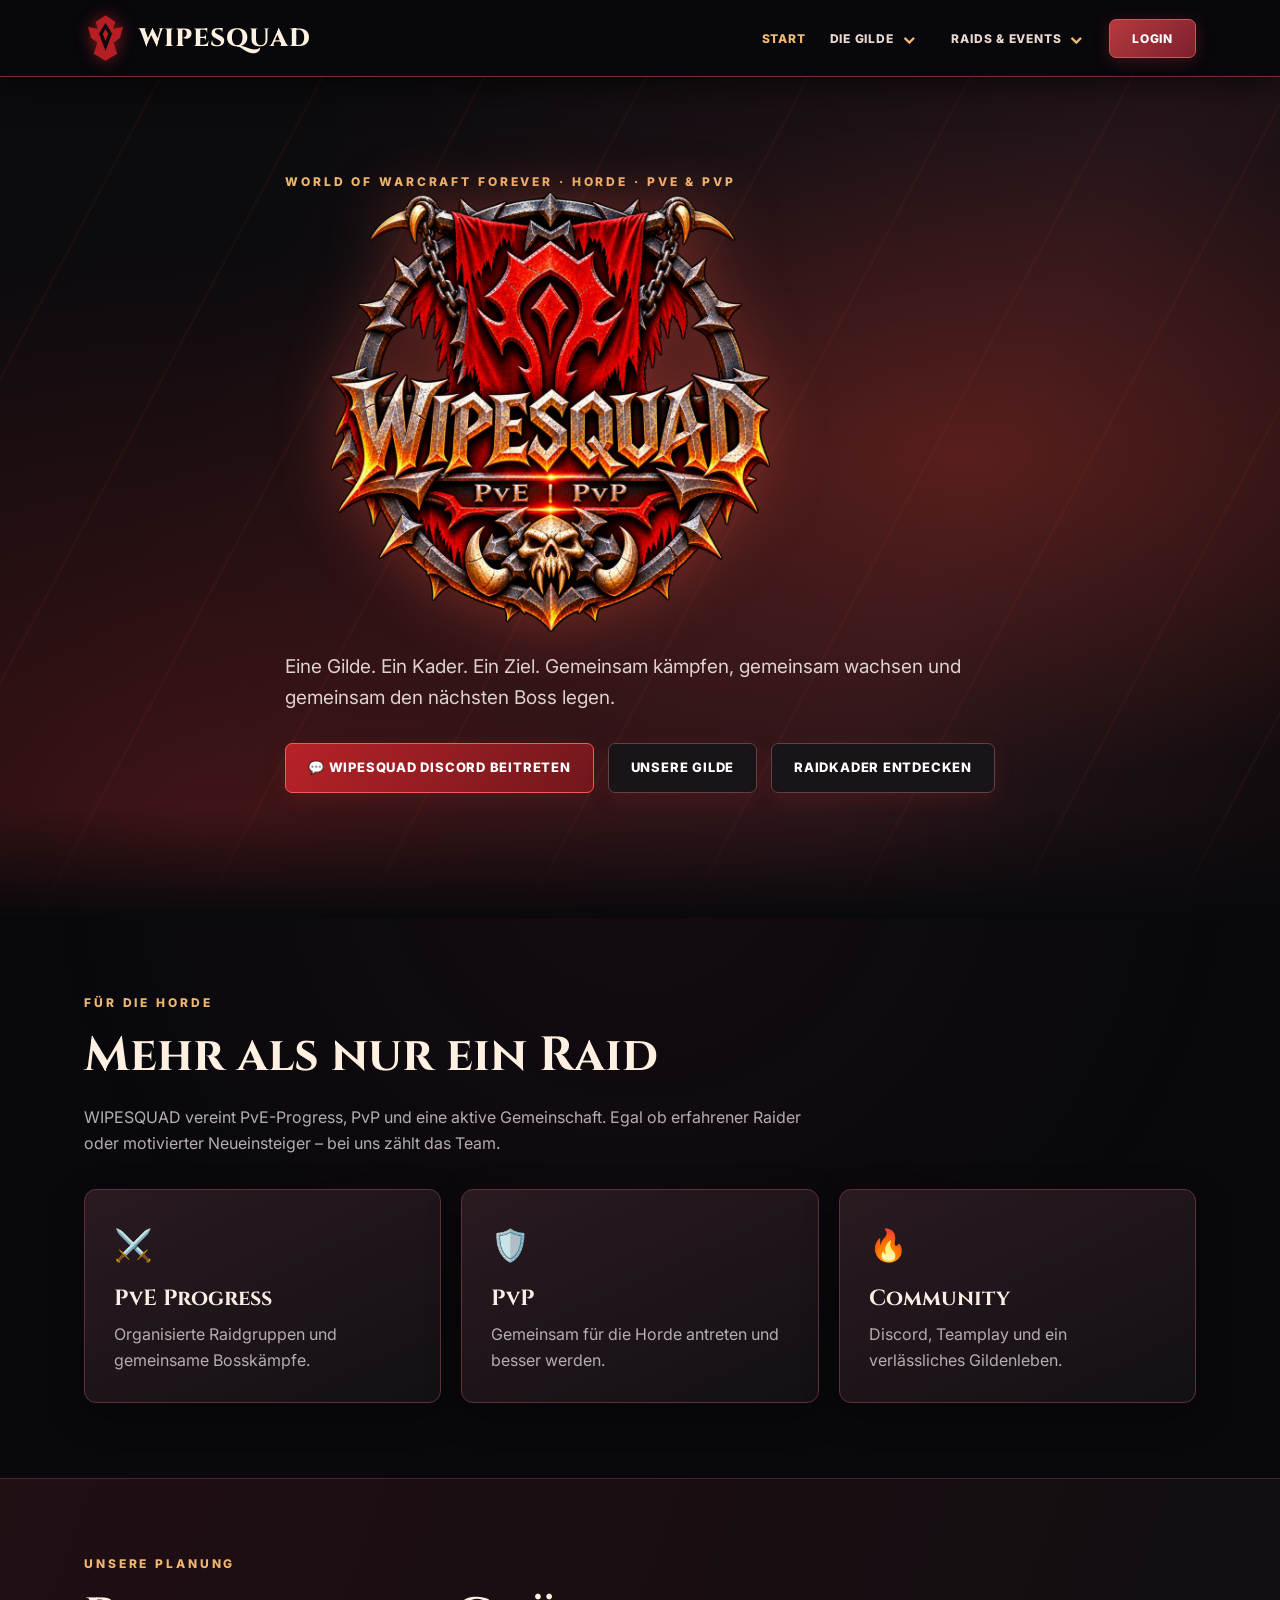
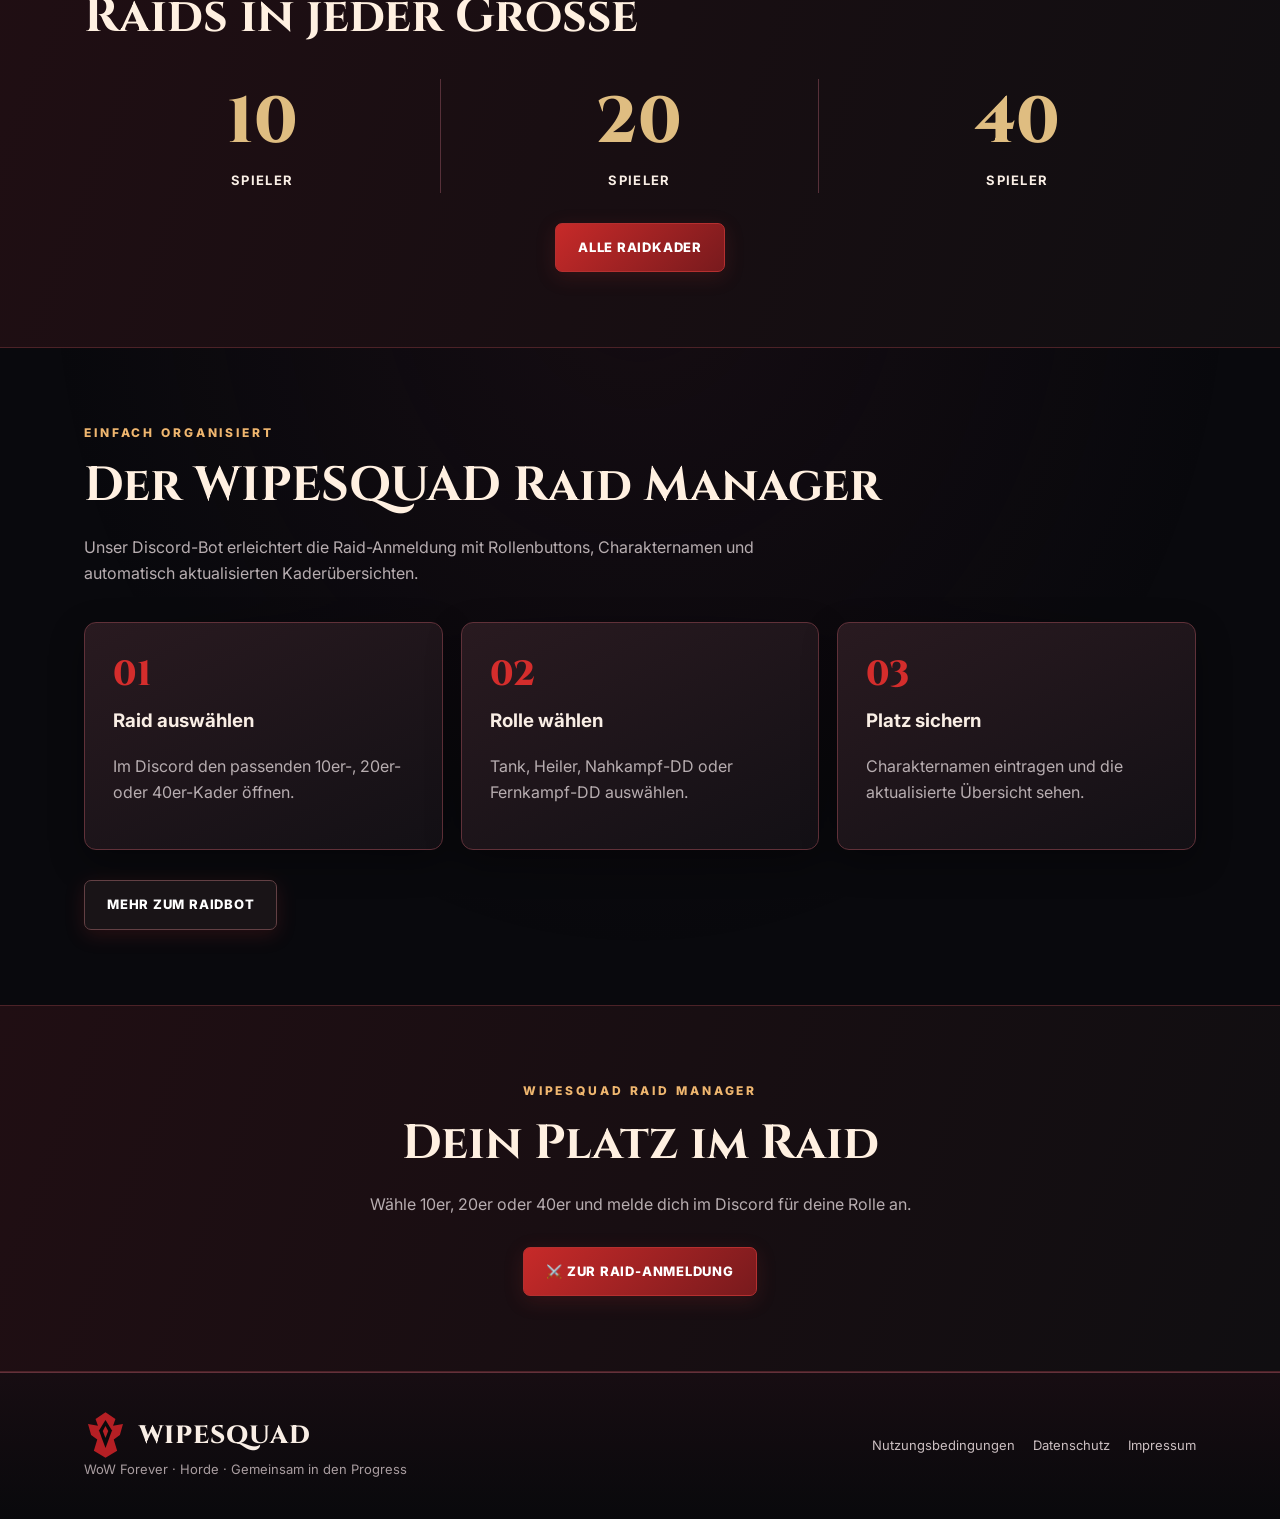
==== commit ef4e063e: "Add files via upload" ====
--- a/index.html
+++ b/index.html
@@ -1,4 +1,4 @@
-<!doctype html><html lang="de"><head><meta charset="utf-8"><meta name="viewport" content="width=device-width,initial-scale=1"><meta name="description" content="WIPESQUAD – Horde-Gilde für PvE, PvP und Raidorganisation auf WoW Forever."><title>Startseite | WIPESQUAD</title><link rel="icon" href="assets/crest.svg" type="image/svg+xml"><link rel="stylesheet" href="style.css"><link rel="stylesheet" href="unified.css"><script src="site-ui.js" defer></script></head><body><header><div class="wrap nav"><a class="brand" href="index.html"><img src="assets/crest.svg" alt="">WIPESQUAD</a><button class="nav-toggle" aria-label="Menü öffnen">☰ Menü</button><nav><a href="index.html">Start</a><a href="gilde.html">Die Gilde</a><a href="raidkader.html">Raidkader</a><a href="dashboard.html">Live-Dashboard</a><a href="anmeldung.html">Anmeldung</a><a href="raidbot.html">Raidbot</a><a href="kontakt.html">Kontakt</a></nav></div></header><main><div class="hero"><div class="wrap hero-content"><div class="eyebrow">World of Warcraft Forever · Horde · PvE & PvP</div><img class="hero-wappen" src="assets/wipesquad-wappen.webp" alt="WIPESQUAD Horde-Wappen – PvE und PvP"><h1 class="visually-hidden">WIPESQUAD</h1><p class="lead">Eine Gilde. Ein Kader. Ein Ziel. Gemeinsam kämpfen, gemeinsam wachsen und gemeinsam den nächsten Boss legen.</p><div class="actions"><a class="btn discord-btn" href="https://discord.gg/Wipesquadforever" target="_blank" rel="noopener noreferrer">💬 WIPESQUAD Discord beitreten</a><a class="btn secondary" href="gilde.html">Unsere Gilde</a><a class="btn secondary" href="raidkader.html">Raidkader entdecken</a></div></div></div>
+<!doctype html><html lang="de"><head><meta charset="utf-8"><meta name="viewport" content="width=device-width,initial-scale=1"><meta name="description" content="WIPESQUAD – Horde-Gilde für PvE, PvP und Raidorganisation auf WoW Forever."><title>Startseite | WIPESQUAD</title><link rel="icon" href="assets/crest.svg" type="image/svg+xml"><link rel="stylesheet" href="style.css"><link rel="stylesheet" href="unified.css"><script src="site-ui.js" defer></script><link rel="stylesheet" href="horde-epic.css"></head><body><header><div class="wrap nav"><a class="brand" href="index.html"><img src="assets/crest.svg" alt="">WIPESQUAD</a><button class="nav-toggle" aria-label="Menü öffnen">☰ Menü</button><nav><a href="index.html">Start</a><a href="gilde.html">Die Gilde</a><a href="raidkader.html">Raidkader</a><a href="dashboard.html">Live-Dashboard</a><a href="anmeldung.html">Anmeldung</a><a href="raidbot.html">Raidbot</a><a href="kontakt.html">Kontakt</a></nav></div></header><main><div class="hero"><div class="wrap hero-content"><div class="eyebrow">World of Warcraft Forever · Horde · PvE & PvP</div><img class="hero-wappen" src="assets/wipesquad-wappen.webp" alt="WIPESQUAD Horde-Wappen – PvE und PvP"><h1 class="visually-hidden">WIPESQUAD</h1><p class="lead">Eine Gilde. Ein Kader. Ein Ziel. Gemeinsam kämpfen, gemeinsam wachsen und gemeinsam den nächsten Boss legen.</p><div class="actions"><a class="btn discord-btn" href="https://discord.gg/Wipesquadforever" target="_blank" rel="noopener noreferrer">💬 WIPESQUAD Discord beitreten</a><a class="btn secondary" href="gilde.html">Unsere Gilde</a><a class="btn secondary" href="raidkader.html">Raidkader entdecken</a></div></div></div>
 <section><div class="wrap"><div class="eyebrow">Für die Horde</div><h2 class="section-title">Mehr als nur ein Raid</h2><p class="section-intro">WIPESQUAD vereint PvE-Progress, PvP und eine aktive Gemeinschaft. Egal ob erfahrener Raider oder motivierter Neueinsteiger – bei uns zählt das Team.</p><div class="grid"><div class="card"><div class="symbol">⚔️</div><h3>PvE Progress</h3><p>Organisierte Raidgruppen und gemeinsame Bosskämpfe.</p></div><div class="card"><div class="symbol">🛡️</div><h3>PvP</h3><p>Gemeinsam für die Horde antreten und besser werden.</p></div><div class="card"><div class="symbol">🔥</div><h3>Community</h3><p>Discord, Teamplay und ein verlässliches Gildenleben.</p></div></div></div></section>
 <section class="stripe"><div class="wrap"><div class="eyebrow">Unsere Planung</div><h2 class="section-title">Raids in jeder Größe</h2><div class="numbers"><div class="number"><strong>10</strong><span>Spieler</span></div><div class="number"><strong>20</strong><span>Spieler</span></div><div class="number"><strong>40</strong><span>Spieler</span></div></div><div class="actions" style="justify-content:center"><a class="btn" href="raidkader.html">Alle Raidkader</a></div></div></section>
 <section><div class="wrap"><div class="eyebrow">Einfach organisiert</div><h2 class="section-title">Der WIPESQUAD Raid Manager</h2><p class="section-intro">Unser Discord-Bot erleichtert die Raid-Anmeldung mit Rollenbuttons, Charakternamen und automatisch aktualisierten Kaderübersichten.</p><div class="steps"><div class="step"><h3>Raid auswählen</h3><p>Im Discord den passenden 10er-, 20er- oder 40er-Kader öffnen.</p></div><div class="step"><h3>Rolle wählen</h3><p>Tank, Heiler, Nahkampf-DD oder Fernkampf-DD auswählen.</p></div><div class="step"><h3>Platz sichern</h3><p>Charakternamen eintragen und die aktualisierte Übersicht sehen.</p></div></div><div class="actions"><a class="btn secondary" href="raidbot.html">Mehr zum Raidbot</a></div></div></section><section class="stripe"><div class="wrap" style="text-align:center"><div class="eyebrow">WIPESQUAD Raid Manager</div><h2 class="section-title">Dein Platz im Raid</h2><p class="section-intro" style="margin:auto">Wähle 10er, 20er oder 40er und melde dich im Discord für deine Rolle an.</p><div class="actions" style="justify-content:center"><a class="btn" href="anmeldung.html">⚔️ Zur Raid-Anmeldung</a></div></div></section></main><footer><div class="wrap footer-inner"><div><a class="brand" href="index.html"><img src="assets/crest.svg" alt="">WIPESQUAD</a><div class="small">WoW Forever · Horde · Gemeinsam in den Progress</div></div><div class="footer-links"><a href="nutzungsbedingungen.html">Nutzungsbedingungen</a><a href="datenschutz.html">Datenschutz</a><a href="impressum.html">Impressum</a></div></div></footer><script src="script.js"></script></body></html>
--- a/unified.css
+++ b/unified.css
@@ -26,3 +26,29 @@
 @media(prefers-reduced-motion:reduce){body.ws-ready main{animation:none}body.ws-leaving main{transition:none;transform:none}}
 
 .page-hero {background-image:linear-gradient(100deg,#2d1218ed,#0b0b0ef0),url('assets/wipesquad-wappen.webp');background-position:center,right 8% center;background-repeat:no-repeat;background-size:cover,220px}
+
+/* Dezentes Horde-Wappen hinter dem Login, ohne das Formular zu überdecken */
+body.portal-page:has(#message) {
+  position:relative;
+  min-height:100vh;
+  background:radial-gradient(ellipse at 65% 30%,#3c171c 0%,#150d12 44%,#09090c 78%);
+}
+body.portal-page:has(#message)::before {
+  content:"";
+  position:fixed;
+  inset:80px 0 0;
+  pointer-events:none;
+  z-index:0;
+  background:url("assets/wipesquad-wappen.webp") center 44% / min(56vw,560px) auto no-repeat;
+  opacity:.105;
+  filter:saturate(.85);
+}
+body.portal-page:has(#message) > header,
+body.portal-page:has(#message) > main {position:relative;z-index:1}
+body.portal-page:has(#message) main .panel {
+  background:linear-gradient(145deg,rgba(33,20,25,.92),rgba(17,14,18,.91));
+  backdrop-filter:blur(6px);
+}
+@media(max-width:760px){
+  body.portal-page:has(#message)::before {background-size:88vw auto;background-position:center 35%;opacity:.08}
+}
--- a/horde-epic.css
+++ b/horde-epic.css
@@ -0,0 +1,56 @@
+
+/* WIPESQUAD – Horde Epic: ein Designsystem für alle öffentlichen Seiten */
+:root{--ws-bg:#09090d;--ws-panel:#1d1419;--ws-border:#66333a;--ws-fire:#d94b37;--ws-gold:#f0bb77}
+body:not(:has(.shell)){background:#09090d;color:#f9eee5}
+body>header{background:rgba(9,8,12,.95);border-bottom:1px solid #6c3039;box-shadow:0 9px 36px #0009}
+body>header .nav{min-height:76px;gap:24px}
+body>header .brand{font-family:Cinzel,serif;color:#fff1df}
+body>header .brand img{filter:drop-shadow(0 0 8px #b32427aa)}
+body>header .nav nav{display:flex;align-items:center;gap:14px}
+body>header .nav nav a,body>header .ws-menu-trigger{font:800 12px Inter,Arial,sans-serif;letter-spacing:.065em;text-transform:uppercase}
+body>header .nav nav a:not(.ws-login-link),body>header .ws-menu-trigger{color:#ead7ce}
+body>header .nav nav a:hover,body>header .ws-menu-trigger:hover{color:var(--ws-gold)}
+.ws-menu{position:relative}
+.ws-menu-trigger{display:flex;align-items:center;gap:8px;border:0;background:transparent;cursor:pointer;padding:12px 10px}
+.ws-menu-trigger span{font-size:18px;color:#f0bb77;line-height:0}
+.ws-menu-panel{position:absolute;top:calc(100% + 8px);left:0;z-index:100;min-width:215px;display:none;padding:9px;border:1px solid #713840;border-radius:11px;background:linear-gradient(155deg,#29181e,#100e12);box-shadow:0 18px 45px #000c}
+.ws-menu.is-open .ws-menu-panel{display:grid;gap:4px;animation:ws-drop .18s ease both}
+.ws-menu-panel a{display:block;padding:12px 13px;border-radius:7px;white-space:nowrap}
+.ws-menu-panel a:hover{background:#62252d;color:#fff!important}
+body>header .nav nav a.ws-login-link{background:linear-gradient(135deg,#b7393e,#7c202c);border:1px solid #c05b5d;padding:11px 22px;color:white!important;box-shadow:0 3px 16px #a62d3555}
+body>header .nav nav a[aria-current=page]:not(.ws-login-link){color:var(--ws-gold)}
+body:not(:has(.shell)) .page-hero{position:relative;overflow:hidden;min-height:310px;padding:88px 0 75px;background:radial-gradient(ellipse at 22% 30%,#5d1924aa,transparent 60%),linear-gradient(105deg,#240f17,#0a090d)}
+body:not(:has(.shell)) .page-hero:after{content:"";position:absolute;inset:0;pointer-events:none;background:url('assets/wipesquad-wappen.webp') no-repeat 89% 50%/min(24vw,280px) auto;opacity:.19;filter:drop-shadow(0 0 18px #b73135)}
+body:not(:has(.shell)) .page-hero .wrap{position:relative;z-index:1}
+body:not(:has(.shell)) .page-hero h1{color:#fff0df;text-shadow:0 3px 20px #000b}
+body:not(:has(.shell)) section{position:relative}
+body:not(:has(.shell)) section:not(.stripe){background:radial-gradient(ellipse at 50% -15%,#28121b66,transparent 65%)}
+body:not(:has(.shell)) .card,body:not(:has(.shell)) .step,body:not(:has(.shell)) .signup-panel,body:not(:has(.shell)) .faq details{background:linear-gradient(155deg,#291a20,#131015);border:1px solid #603139;box-shadow:0 12px 35px #0005;border-radius:12px}
+body:not(:has(.shell)) .card{transition:transform .22s,border-color .22s,box-shadow .22s}
+body:not(:has(.shell)) .card:hover{transform:translateY(-5px);border-color:#b34b4c;box-shadow:0 15px 36px #7e24272b}
+body:not(:has(.shell)) .section-title{color:#fff0e1}
+body:not(:has(.shell)) .eyebrow{color:#efb66f}
+body:not(:has(.shell)) .btn{border-radius:7px;box-shadow:0 5px 20px #a72b2b33}
+body:not(:has(.shell)) footer{background:linear-gradient(180deg,#170d12,#09090c);border-top:1px solid #63313b}
+body:not(:has(.shell)) .hero{background:radial-gradient(ellipse at 75% 45%,#8b281f80,transparent 50%),radial-gradient(ellipse at 16% 90%,#6e1b1b80,transparent 55%),linear-gradient(115deg,#0c0b0e 20%,#25151a 70%,#100b0d)}
+body:not(:has(.shell)) .hero-wappen{max-height:440px;filter:drop-shadow(0 0 30px #d84a3a66)}
+body.portal-page{background:radial-gradient(ellipse at 60% 25%,#421722,#09090d 72%)}
+body.portal-page::before{content:"";position:fixed;inset:76px 0 0;z-index:0;pointer-events:none;background:url('assets/wipesquad-wappen.webp') center 43%/min(55vw,560px) auto no-repeat;opacity:.10}
+body.portal-page>header,body.portal-page>main{position:relative;z-index:1}
+body.portal-page main .panel{background:linear-gradient(155deg,#29181fe8,#110f15eb);border:1px solid #67353e;box-shadow:0 20px 55px #0007;border-radius:14px}
+body.portal-page main{padding-top:70px!important}
+body.portal-page main button{background:linear-gradient(135deg,#b93e40,#78252e);border:1px solid #c75c5e}
+body.portal-page main input,body.portal-page main select{border-color:#70434a}
+@keyframes ws-drop{from{opacity:0;transform:translateY(-6px)}to{opacity:1;transform:translateY(0)}}
+@media(max-width:760px){
+ body>header .nav nav{display:none;flex-basis:100%;flex-direction:column;align-items:stretch;gap:3px;padding:0 0 18px}
+ body>header .nav nav.open{display:flex}
+ body>header .ws-menu{width:100%}
+ body>header .ws-menu-trigger{width:100%;justify-content:space-between;padding:14px 10px}
+ .ws-menu-panel{position:static;min-width:0;margin:0 0 8px 12px;box-shadow:none}
+ body>header .nav nav a.ws-login-link{align-self:stretch;text-align:center}
+ body:not(:has(.shell)) .page-hero:after{background-size:160px;opacity:.12;background-position:94% 50%}
+ body:not(:has(.shell)) .page-hero{padding:70px 0 55px;min-height:250px}
+ body.portal-page::before{background-size:85vw auto}
+}
+@media(prefers-reduced-motion:reduce){.ws-menu.is-open .ws-menu-panel{animation:none}body:not(:has(.shell)) .card{transition:none}}
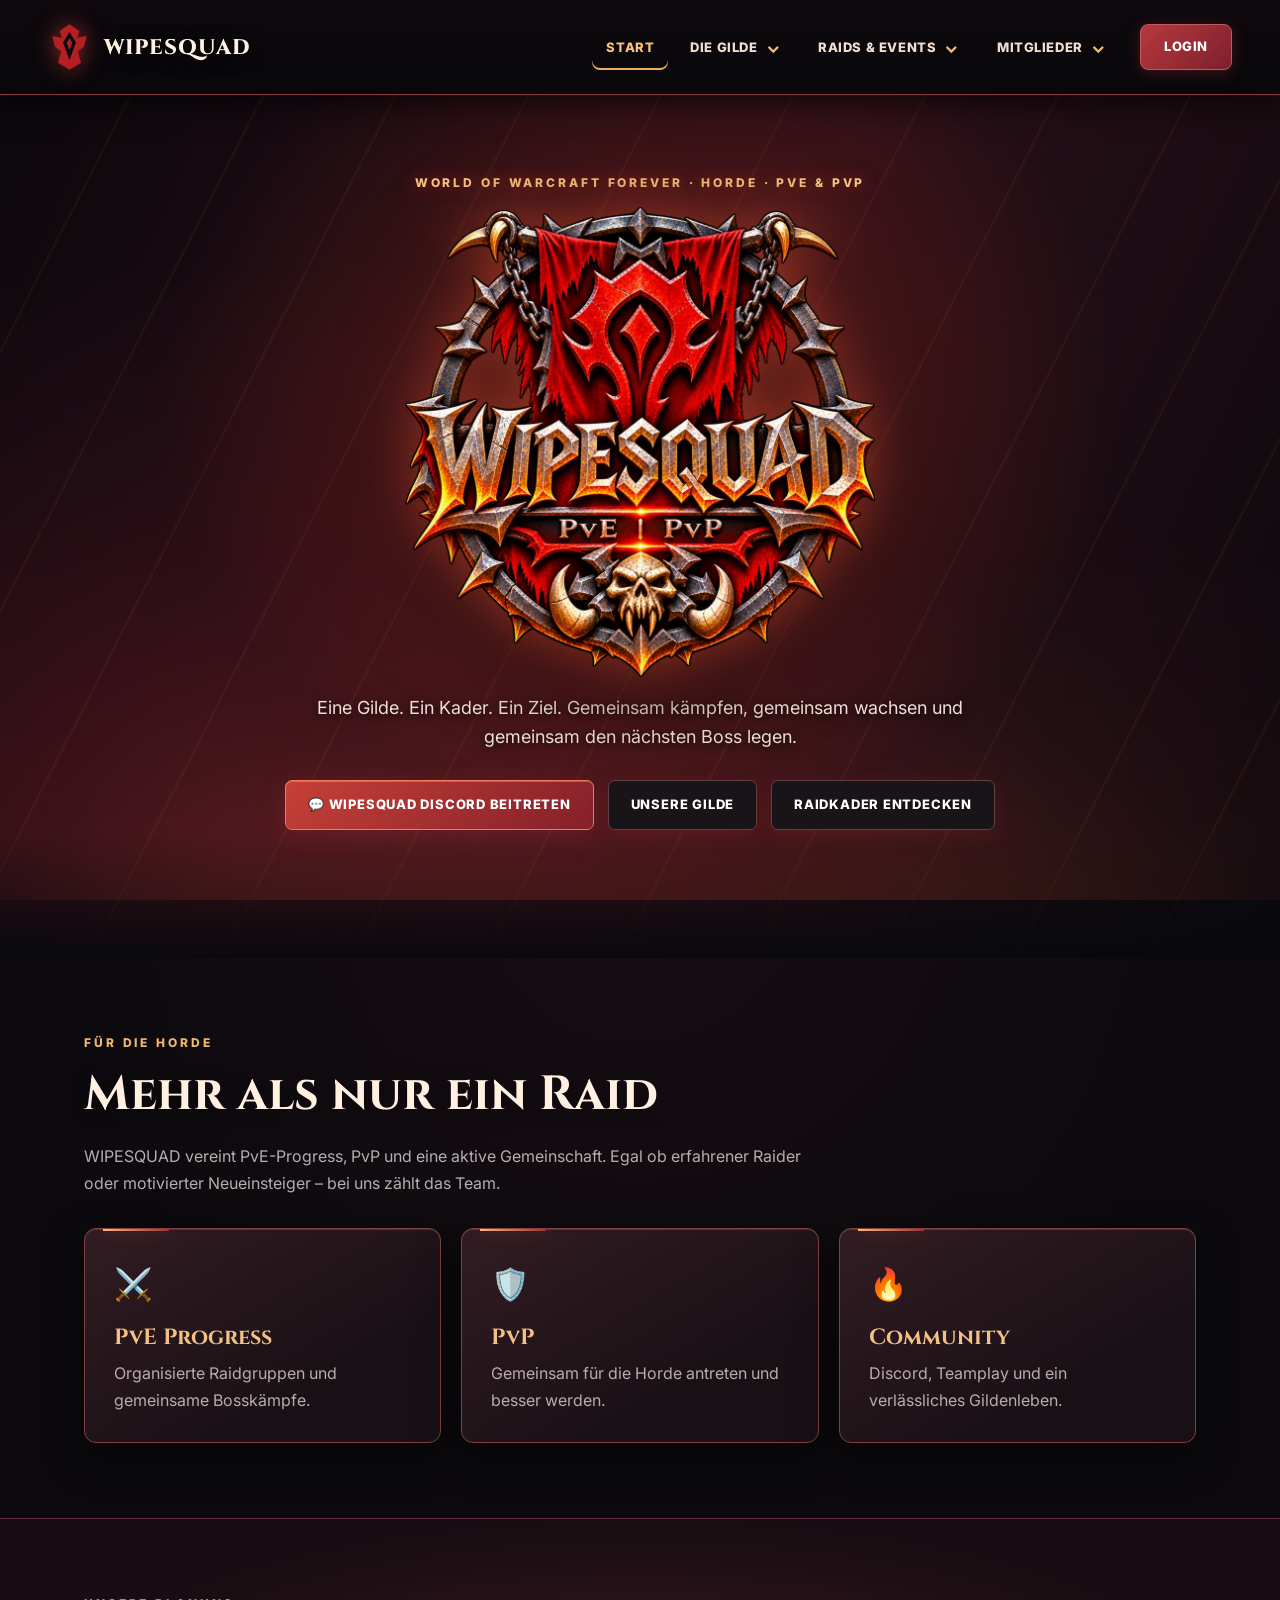
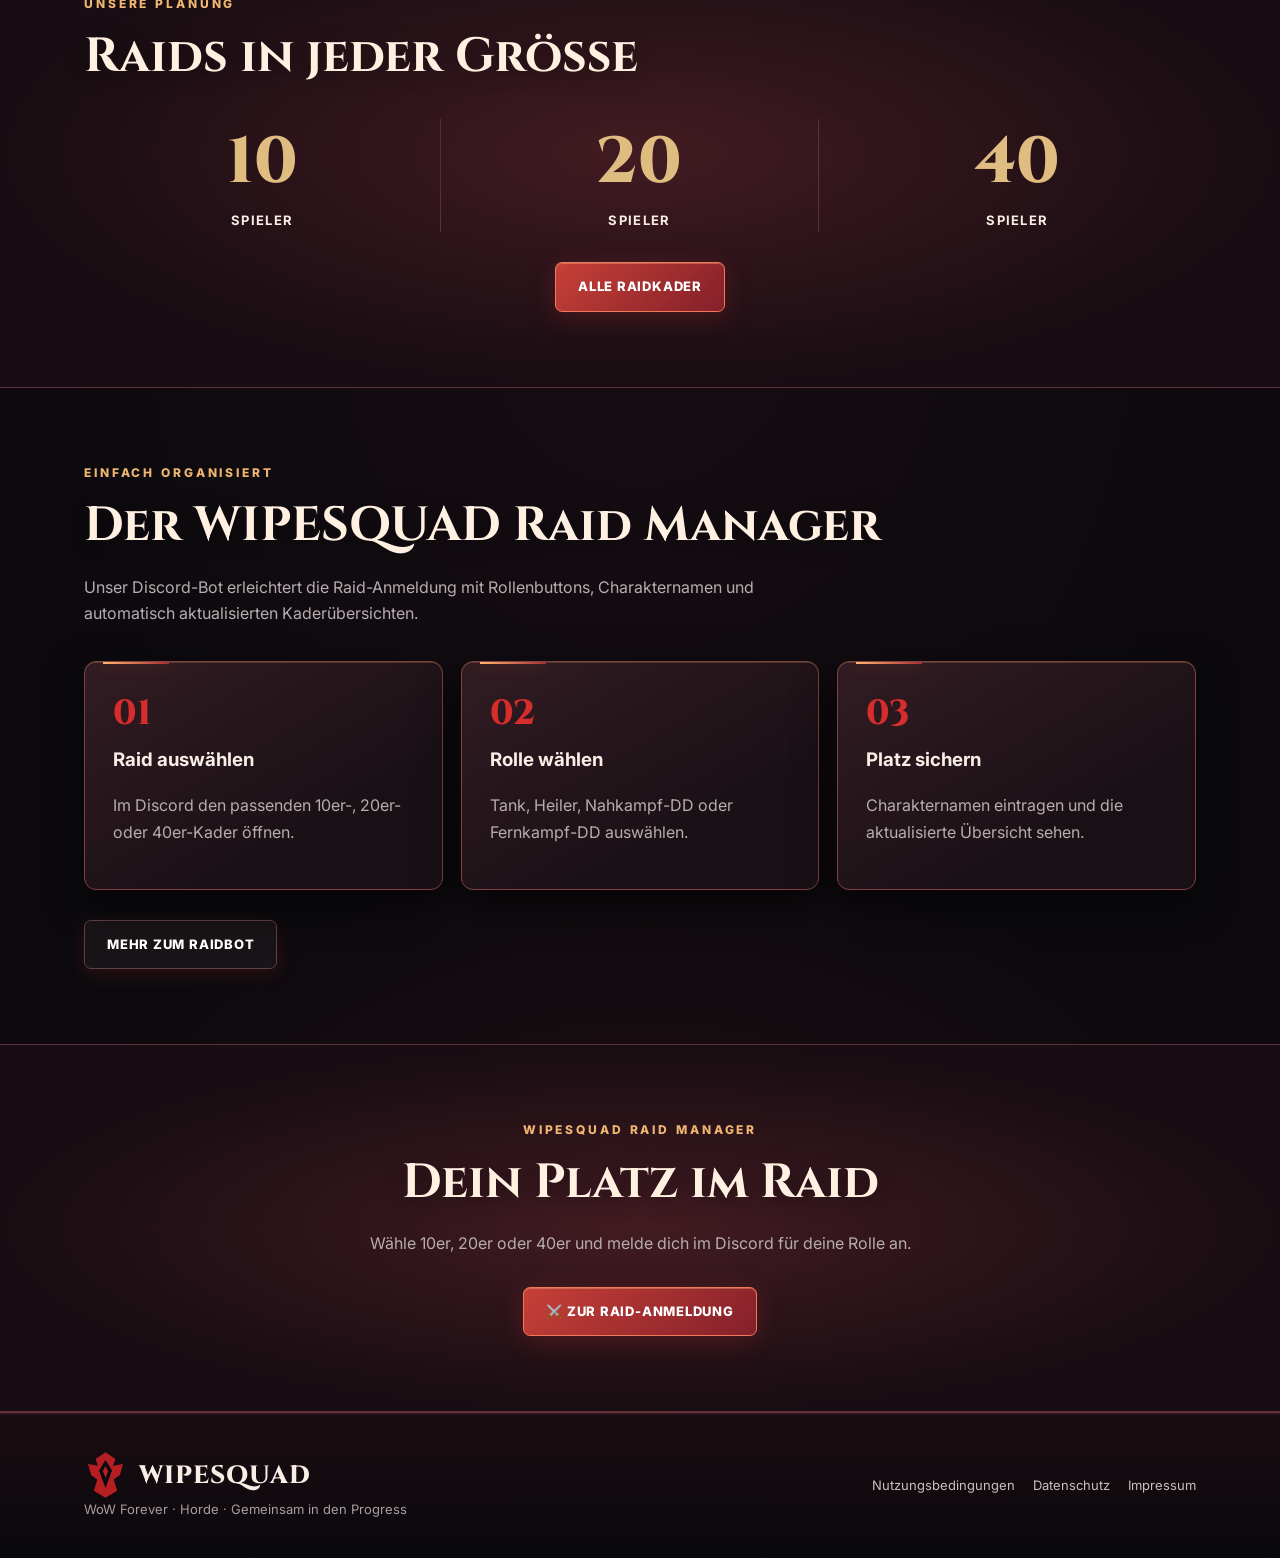
==== commit aadbe387: "Add files via upload" ====
--- a/index.html
+++ b/index.html
@@ -1,4 +1,4 @@
-<!doctype html><html lang="de"><head><meta charset="utf-8"><meta name="viewport" content="width=device-width,initial-scale=1"><meta name="description" content="WIPESQUAD – Horde-Gilde für PvE, PvP und Raidorganisation auf WoW Forever."><title>Startseite | WIPESQUAD</title><link rel="icon" href="assets/crest.svg" type="image/svg+xml"><link rel="stylesheet" href="style.css"><link rel="stylesheet" href="unified.css"><script src="site-ui.js" defer></script><link rel="stylesheet" href="horde-epic.css"></head><body><header><div class="wrap nav"><a class="brand" href="index.html"><img src="assets/crest.svg" alt="">WIPESQUAD</a><button class="nav-toggle" aria-label="Menü öffnen">☰ Menü</button><nav><a href="index.html">Start</a><a href="gilde.html">Die Gilde</a><a href="raidkader.html">Raidkader</a><a href="dashboard.html">Live-Dashboard</a><a href="anmeldung.html">Anmeldung</a><a href="raidbot.html">Raidbot</a><a href="kontakt.html">Kontakt</a></nav></div></header><main><div class="hero"><div class="wrap hero-content"><div class="eyebrow">World of Warcraft Forever · Horde · PvE & PvP</div><img class="hero-wappen" src="assets/wipesquad-wappen.webp" alt="WIPESQUAD Horde-Wappen – PvE und PvP"><h1 class="visually-hidden">WIPESQUAD</h1><p class="lead">Eine Gilde. Ein Kader. Ein Ziel. Gemeinsam kämpfen, gemeinsam wachsen und gemeinsam den nächsten Boss legen.</p><div class="actions"><a class="btn discord-btn" href="https://discord.gg/Wipesquadforever" target="_blank" rel="noopener noreferrer">💬 WIPESQUAD Discord beitreten</a><a class="btn secondary" href="gilde.html">Unsere Gilde</a><a class="btn secondary" href="raidkader.html">Raidkader entdecken</a></div></div></div>
+<!doctype html><html lang="de"><head><meta charset="utf-8"><meta name="viewport" content="width=device-width,initial-scale=1"><meta name="description" content="WIPESQUAD – Horde-Gilde für PvE, PvP und Raidorganisation auf WoW Forever."><title>Startseite | WIPESQUAD</title><link rel="icon" href="assets/crest.svg" type="image/svg+xml"><link rel="stylesheet" href="style.css"><link rel="stylesheet" href="unified.css"><script src="site-ui.js" defer></script><link rel="stylesheet" href="horde-epic.css"></head><body><header><div class="wrap nav"><a class="brand" href="index.html"><img src="assets/crest.svg" alt="">WIPESQUAD</a><button class="nav-toggle" type="button" aria-label="Navigation öffnen" aria-expanded="false">☰ Menü</button><nav><a href="index.html">Start</a><a href="gilde.html">Die Gilde</a><a href="raidkader.html">Raidkader</a><a href="dashboard.html">Live-Dashboard</a><a href="anmeldung.html">Anmeldung</a><a href="raidbot.html">Raidbot</a><a href="kontakt.html">Kontakt</a></nav></div></header><main><div class="hero"><div class="wrap hero-content"><div class="eyebrow">World of Warcraft Forever · Horde · PvE & PvP</div><img class="hero-wappen" src="assets/wipesquad-wappen.webp" alt="WIPESQUAD Horde-Wappen – PvE und PvP"><h1 class="visually-hidden">WIPESQUAD</h1><p class="lead">Eine Gilde. Ein Kader. Ein Ziel. Gemeinsam kämpfen, gemeinsam wachsen und gemeinsam den nächsten Boss legen.</p><div class="actions"><a class="btn discord-btn" href="https://discord.gg/Wipesquadforever" target="_blank" rel="noopener noreferrer">💬 WIPESQUAD Discord beitreten</a><a class="btn secondary" href="gilde.html">Unsere Gilde</a><a class="btn secondary" href="raidkader.html">Raidkader entdecken</a></div></div></div>
 <section><div class="wrap"><div class="eyebrow">Für die Horde</div><h2 class="section-title">Mehr als nur ein Raid</h2><p class="section-intro">WIPESQUAD vereint PvE-Progress, PvP und eine aktive Gemeinschaft. Egal ob erfahrener Raider oder motivierter Neueinsteiger – bei uns zählt das Team.</p><div class="grid"><div class="card"><div class="symbol">⚔️</div><h3>PvE Progress</h3><p>Organisierte Raidgruppen und gemeinsame Bosskämpfe.</p></div><div class="card"><div class="symbol">🛡️</div><h3>PvP</h3><p>Gemeinsam für die Horde antreten und besser werden.</p></div><div class="card"><div class="symbol">🔥</div><h3>Community</h3><p>Discord, Teamplay und ein verlässliches Gildenleben.</p></div></div></div></section>
 <section class="stripe"><div class="wrap"><div class="eyebrow">Unsere Planung</div><h2 class="section-title">Raids in jeder Größe</h2><div class="numbers"><div class="number"><strong>10</strong><span>Spieler</span></div><div class="number"><strong>20</strong><span>Spieler</span></div><div class="number"><strong>40</strong><span>Spieler</span></div></div><div class="actions" style="justify-content:center"><a class="btn" href="raidkader.html">Alle Raidkader</a></div></div></section>
 <section><div class="wrap"><div class="eyebrow">Einfach organisiert</div><h2 class="section-title">Der WIPESQUAD Raid Manager</h2><p class="section-intro">Unser Discord-Bot erleichtert die Raid-Anmeldung mit Rollenbuttons, Charakternamen und automatisch aktualisierten Kaderübersichten.</p><div class="steps"><div class="step"><h3>Raid auswählen</h3><p>Im Discord den passenden 10er-, 20er- oder 40er-Kader öffnen.</p></div><div class="step"><h3>Rolle wählen</h3><p>Tank, Heiler, Nahkampf-DD oder Fernkampf-DD auswählen.</p></div><div class="step"><h3>Platz sichern</h3><p>Charakternamen eintragen und die aktualisierte Übersicht sehen.</p></div></div><div class="actions"><a class="btn secondary" href="raidbot.html">Mehr zum Raidbot</a></div></div></section><section class="stripe"><div class="wrap" style="text-align:center"><div class="eyebrow">WIPESQUAD Raid Manager</div><h2 class="section-title">Dein Platz im Raid</h2><p class="section-intro" style="margin:auto">Wähle 10er, 20er oder 40er und melde dich im Discord für deine Rolle an.</p><div class="actions" style="justify-content:center"><a class="btn" href="anmeldung.html">⚔️ Zur Raid-Anmeldung</a></div></div></section></main><footer><div class="wrap footer-inner"><div><a class="brand" href="index.html"><img src="assets/crest.svg" alt="">WIPESQUAD</a><div class="small">WoW Forever · Horde · Gemeinsam in den Progress</div></div><div class="footer-links"><a href="nutzungsbedingungen.html">Nutzungsbedingungen</a><a href="datenschutz.html">Datenschutz</a><a href="impressum.html">Impressum</a></div></div></footer><script src="script.js"></script></body></html>
--- a/horde-epic.css
+++ b/horde-epic.css
@@ -54,3 +54,526 @@
  body.portal-page::before{background-size:85vw auto}
 }
 @media(prefers-reduced-motion:reduce){.ws-menu.is-open .ws-menu-panel{animation:none}body:not(:has(.shell)) .card{transition:none}}
+
+
+/* EPIC V2 – zentriertes Wappen, Feuerlicht und durchgängige Horde-Ästhetik */
+:root { --ws-gold:#f5bf73; --ws-fire:#f05b38; }
+body:not(:has(.shell)) .hero {min-height:680px;isolation:isolate;background:radial-gradient(ellipse at 50% 38%,#75251c88 0%,#35131b80 35%,transparent 68%),linear-gradient(125deg,#0b090d,#281017 50%,#0b090d);}
+body:not(:has(.shell)) .hero:before {background:repeating-linear-gradient(117deg,transparent 0 115px,#f38a3011 116px 118px);opacity:.8;}
+body:not(:has(.shell)) .hero:after {height:125px;background:linear-gradient(transparent,#09090d)}
+body:not(:has(.shell)) .hero .hero-content {width:100%;max-width:1160px;display:flex;flex-direction:column;align-items:center;text-align:center;padding:78px 24px 128px;}
+body:not(:has(.shell)) .hero .eyebrow {text-align:center;letter-spacing:.24em;color:#f7c77f;text-shadow:0 0 16px #a52e20}
+body:not(:has(.shell)) .hero .hero-wappen {width:min(100%,510px);height:auto;max-height:470px;object-fit:contain;margin:14px auto 12px;display:block;filter:drop-shadow(0 0 25px #dc3d287a) drop-shadow(0 14px 28px #0009);animation:ws-wappen-rise .8s ease-out both,ws-wappen-glow 5s ease-in-out 1s infinite alternate;}
+body:not(:has(.shell)) .hero .lead {margin:4px auto 0;text-align:center;max-width:700px;font-size:18px;color:#f2dfd7;text-shadow:0 2px 10px #000}
+body:not(:has(.shell)) .hero .actions {justify-content:center;margin-top:28px}
+body:not(:has(.shell)) .page-hero {isolation:isolate;min-height:340px;background:radial-gradient(ellipse at 22% 50%,#6e2025aa,transparent 55%),linear-gradient(105deg,#2d1019,#0c090e 80%);border-bottom:1px solid #8b343b;box-shadow:inset 0 -45px 55px #08070a55;}
+body:not(:has(.shell)) .page-hero:before {content:"";position:absolute;inset:0;pointer-events:none;background:repeating-linear-gradient(118deg,transparent 0 125px,#ed5d2910 126px 128px)}
+body:not(:has(.shell)) .page-hero:after {background-position:89% 50%;background-size:min(25vw,310px) auto;opacity:.24;filter:drop-shadow(0 0 18px #dc3827)}
+body:not(:has(.shell)) .page-hero h1 {font-size:clamp(36px,5vw,66px);letter-spacing:.025em;text-shadow:0 3px 22px #000,0 0 35px #b3333330}
+body:not(:has(.shell)) .page-hero .eyebrow {color:#f3b66e}
+body:not(:has(.shell)) .section-title {text-shadow:0 3px 20px #0006}
+body:not(:has(.shell)) section {border-color:#60303a}
+body:not(:has(.shell)) .card,body:not(:has(.shell)) .step {position:relative;overflow:hidden;border-color:#774047;background:linear-gradient(150deg,#321c23,#181015 72%);box-shadow:0 16px 40px #0006,inset 0 1px #f1ad7230}
+body:not(:has(.shell)) .card:before,body:not(:has(.shell)) .step:after {content:"";position:absolute;top:0;left:18px;width:66px;height:2px;background:linear-gradient(90deg,#ffb56a,#a62e35);box-shadow:0 0 15px #ed703877}
+body:not(:has(.shell)) .card h3 {color:#f4c184}
+body:not(:has(.shell)) .btn:not(.secondary) {background:linear-gradient(135deg,#c64037,#84202a);border-color:#ef7958;box-shadow:0 5px 25px #b5313544,inset 0 1px #ffc28b55}
+body:not(:has(.shell)) .btn:hover {box-shadow:0 8px 28px #c84d3c66;transform:translateY(-2px)}
+body:not(:has(.shell)) .stripe {background:radial-gradient(ellipse at center,#421b22,#180d12 70%)}
+body:not(:has(.shell)) footer {box-shadow:inset 0 1px #b24e4438}
+body.portal-page {background:radial-gradient(ellipse at 50% 18%,#401923,#0b090d 74%)}
+body.portal-page main .panel {border-color:#80434b;box-shadow:0 22px 55px #0008,inset 0 1px #f3ad6930}
+body.portal-page::before {opacity:.13}
+body>header .ws-menu-panel {border-color:#9b4846;box-shadow:0 20px 50px #000c,0 0 28px #7e202833}
+body>header .ws-menu-trigger:hover {text-shadow:0 0 12px #ed784966}
+@keyframes ws-wappen-rise {from{opacity:0;transform:translateY(16px) scale(.97)}to{opacity:1;transform:translateY(0) scale(1)}}
+@keyframes ws-wappen-glow {from{filter:drop-shadow(0 0 18px #bc362966) drop-shadow(0 14px 28px #0009)}to{filter:drop-shadow(0 0 35px #e75b3a99) drop-shadow(0 14px 28px #0009)}}
+@media(max-width:760px){body:not(:has(.shell)) .hero{min-height:580px}body:not(:has(.shell)) .hero .hero-content{padding:65px 20px 105px}body:not(:has(.shell)) .hero .hero-wappen{width:min(100%,380px)}body:not(:has(.shell)) .page-hero:after{background-size:155px auto;opacity:.15}body:not(:has(.shell)) .hero .lead{font-size:16px}}
+@media(prefers-reduced-motion:reduce){body:not(:has(.shell)) .hero .hero-wappen{animation:none}}
+
+/* WIPESQUAD HORDE EPIC V3 — navigation repair + cinematic embers */
+:root{--ws-fire:#f26838;--ws-gold:#ffc17a}
+body{overflow-x:hidden}
+body>header{z-index:500!important;overflow:visible!important;background:linear-gradient(180deg,rgba(14,9,13,.98),rgba(9,8,12,.96))!important;border-bottom:1px solid #853638!important;box-shadow:0 8px 32px #000a,0 1px 0 #ff7b3d22!important}
+body>header .nav{overflow:visible!important;position:relative;min-height:76px}
+body>header .nav nav{position:relative;display:flex;align-items:center;gap:12px;overflow:visible!important}
+body>header .nav nav .ws-menu{display:block;position:relative;flex:0 0 auto;min-width:0}
+body>header .nav nav .ws-menu-trigger{appearance:none!important;display:inline-flex!important;align-items:center;justify-content:center;gap:8px;background:transparent!important;border:1px solid transparent!important;border-radius:8px!important;padding:13px 15px!important;color:#f3dfd2!important;font:800 12px/1.2 Inter,Arial,sans-serif!important;white-space:nowrap!important;cursor:pointer}
+body>header .nav nav .ws-menu-trigger:hover,body>header .nav nav .ws-menu.is-open .ws-menu-trigger{background:#451c23!important;border-color:#8f4141!important;color:#ffd092!important}
+body>header .nav nav .ws-menu-panel{position:absolute!important;top:calc(100% + 9px)!important;left:0!important;z-index:9999!important;min-width:230px!important;width:max-content!important;max-width:min(310px,90vw)!important;padding:9px!important;margin:0!important;border:1px solid #a64c42!important;border-radius:11px!important;background:linear-gradient(155deg,#321820,#130c11 85%)!important;box-shadow:0 22px 52px #000e,0 0 25px #b33b302c!important;flex-direction:column!important;gap:3px!important;align-items:stretch!important;white-space:normal!important}
+body>header .nav nav .ws-menu:not(.is-open) .ws-menu-panel{display:none!important}
+body>header .nav nav .ws-menu.is-open .ws-menu-panel{display:flex!important;animation:ws-drop .18s ease both}
+body>header .nav nav .ws-menu-panel a{display:block!important;width:100%!important;box-sizing:border-box!important;padding:12px 14px!important;margin:0!important;line-height:1.45!important;white-space:normal!important;font-size:12px!important;color:#f7e3d5!important;text-transform:none!important;letter-spacing:.025em!important;border-radius:6px!important}
+body>header .nav nav .ws-menu-panel a:hover,body>header .nav nav .ws-menu-panel a[aria-current=page]{background:linear-gradient(90deg,#812b30,#492029)!important;color:#ffd29b!important}
+body>header .nav nav .ws-login-link{white-space:nowrap!important}
+/* decorative ember particles, behind content */
+.ws-ember-field{position:fixed;inset:0;z-index:0;overflow:hidden;pointer-events:none;contain:layout paint;opacity:.82}
+.ws-ember{position:absolute;bottom:-25px;left:var(--x);width:var(--size);height:var(--size);border-radius:50%;background:#ff9a42;box-shadow:0 0 7px 2px #f66c2e8c,0 0 20px #c32b1e44;opacity:0;animation:ws-ember-rise var(--duration) linear var(--delay) infinite;will-change:transform,opacity}
+@keyframes ws-ember-rise{0%{transform:translate3d(0,0,0) scale(.6);opacity:0}12%{opacity:var(--alpha)}70%{opacity:calc(var(--alpha) * .7)}100%{transform:translate3d(var(--drift),-105vh,0) scale(.15);opacity:0}}
+body>header,body>main,body>footer,body>.shell{position:relative;z-index:1}
+body>header{position:sticky;z-index:500}
+body:not(:has(.shell)) .hero{background:radial-gradient(ellipse at 50% 35%,#8d271d8c,transparent 53%),radial-gradient(ellipse at 18% 85%,#4c131d9e,transparent 55%),linear-gradient(115deg,#0c080d,#2a0f18 52%,#0a090d)!important}
+body:not(:has(.shell)) .hero .hero-wappen{filter:drop-shadow(0 0 28px #e14b32aa) drop-shadow(0 20px 36px #000a)}
+body:not(:has(.shell)) .page-hero{background:radial-gradient(ellipse at 20% 48%,#72211d9c,transparent 58%),linear-gradient(115deg,#2a0f17,#100b10 80%)!important}
+body:not(:has(.shell)) .page-hero::after{opacity:.28!important;filter:drop-shadow(0 0 25px #c43829)!important}
+body:not(:has(.shell)) .card,body:not(:has(.shell)) .step,body:not(:has(.shell)) .signup-panel{border-color:#81413d!important;box-shadow:0 14px 40px #0009,inset 0 1px #ffbd7630!important}
+body:not(:has(.shell)) .card:hover{border-color:#d36b45!important;box-shadow:0 17px 44px #000a,0 0 25px #d044282b!important}
+body:not(:has(.shell)) footer{background:linear-gradient(180deg,#1a0d12,#09080c)!important}
+body.ws-entering main{animation:ws-page-enter .42s ease-out both}
+@keyframes ws-page-enter{from{opacity:.45;transform:translateY(9px)}to{opacity:1;transform:translateY(0)}}
+@media(max-width:760px){body>header .nav nav{display:none;flex-direction:column;align-items:stretch;width:100%;gap:3px}body>header .nav nav.open{display:flex}body>header .nav nav .ws-menu{width:100%}body>header .nav nav .ws-menu-trigger{width:100%;justify-content:space-between!important}body>header .nav nav .ws-menu-panel{position:static!important;top:auto!important;left:auto!important;max-width:100%!important;width:100%!important;box-sizing:border-box;margin:4px 0 10px!important}body>header .nav nav .ws-login-link{align-self:stretch!important;text-align:center} .ws-ember-field{opacity:.5}}
+@media(prefers-reduced-motion:reduce){.ws-ember{animation:none!important;display:none!important}body.ws-entering main{animation:none!important}}
+
+/* V3.1 FIX: embers must be above opaque hero/main backgrounds. */
+.ws-ember-field{z-index:40!important;opacity:1!important;mix-blend-mode:screen;isolation:isolate}
+.ws-ember{background:#ffad52;box-shadow:0 0 8px 2px #ff8b3bc9,0 0 24px 5px #f04b284d}
+@media(max-width:760px){.ws-ember-field{opacity:.8!important}}
+@media(prefers-reduced-motion:reduce){.ws-ember-field{display:none!important}}
+
+/* HORDE EPIC V3.2: visible embers + subtle living firelight on ALL pages. */
+.ws-firelight{
+ position:fixed!important;inset:0!important;z-index:39!important;
+ pointer-events:none!important;overflow:hidden!important;
+ background:
+ radial-gradient(ellipse 44% 24% at 20% 104%,rgba(255,83,25,.20),transparent 75%),
+ radial-gradient(ellipse 50% 26% at 79% 106%,rgba(227,44,17,.15),transparent 77%),
+ linear-gradient(to top,rgba(141,33,16,.095),transparent 38%);
+ mix-blend-mode:screen;opacity:.78;
+ animation:ws-fire-breathe 7s ease-in-out infinite alternate;
+}
+.ws-firelight::before,.ws-firelight::after{
+ content:"";position:absolute;bottom:-13vh;height:40vh;width:62vw;
+ border-radius:50%;filter:blur(65px);transform-origin:center bottom;
+ background:radial-gradient(ellipse at center,rgba(255,103,27,.22),rgba(196,29,13,.08) 45%,transparent 75%);
+ animation:ws-flame-sway 9s ease-in-out infinite alternate;
+}
+.ws-firelight::before{left:-9vw}
+.ws-firelight::after{right:-12vw;animation-duration:12s;animation-delay:-4s}
+.ws-ember-field{position:fixed!important;inset:0!important;z-index:40!important;opacity:1!important;pointer-events:none!important;mix-blend-mode:screen}
+.ws-ember{background:#ffb15b;box-shadow:0 0 9px 2px #ff8d39c7,0 0 24px 4px #f04c2952}
+@keyframes ws-fire-breathe{0%{opacity:.53;filter:brightness(.88)}50%{opacity:.77}100%{opacity:.94;filter:brightness(1.12)}}
+@keyframes ws-flame-sway{0%{transform:translateX(-3vw) scale(.92,1)}50%{transform:translateX(2vw) scale(1.08,.95)}100%{transform:translateX(5vw) scale(1,1.12)}}
+@media(max-width:760px){.ws-firelight{opacity:.6}.ws-firelight::before,.ws-firelight::after{filter:blur(38px)}}
+@media(prefers-reduced-motion:reduce){.ws-firelight{animation:none!important;opacity:.4}.ws-firelight::before,.ws-firelight::after{animation:none!important}.ws-ember-field{display:none!important}}
+
+
+/* V3.3: clearly visible stylized flames, not just background glow */
+.ws-flames{position:fixed!important;left:0;right:0;bottom:0;height:165px;z-index:41!important;pointer-events:none!important;overflow:hidden!important;opacity:.76;filter:drop-shadow(0 -5px 12px #f65c2c55)}
+.ws-flames::before{content:"";position:absolute;left:0;right:0;bottom:-14px;height:62px;background:linear-gradient(to top,rgba(194,44,17,.6),rgba(255,93,26,.2),transparent);filter:blur(16px)}
+.ws-flame-tongue{position:absolute;left:var(--fx);bottom:-36px;width:var(--fw);height:var(--fh);border-radius:58% 5% 65% 12%;background:linear-gradient(35deg,rgba(255,191,75,.78) 0%,rgba(255,100,27,.76) 34%,rgba(210,34,20,.52) 72%,transparent 95%);filter:blur(5px);transform-origin:center bottom;transform:rotate(-35deg) skewY(-9deg);mix-blend-mode:screen;animation:ws-real-flame var(--ft) ease-in-out var(--fd) infinite alternate}
+@keyframes ws-real-flame{0%{transform:translateX(-8px) rotate(-43deg) skewY(-9deg) scale(.75,.76);opacity:.42}50%{transform:translateX(8px) rotate(-25deg) skewY(-12deg) scale(1.12,1.1);opacity:.92}100%{transform:translateX(-4px) rotate(-37deg) skewY(-6deg) scale(.84,1.22);opacity:.63}}
+@media(max-width:760px){.ws-flames{height:110px;opacity:.56}.ws-flame-tongue{filter:blur(5px);scale:.75;transform-origin:bottom center}}
+@media(prefers-reduced-motion:reduce){.ws-flames{display:none!important}}
+
+
+/* V3.4: Feuer und Glut zwischen Seitenhintergrund und interaktiven Inhalten.
+   Keine separate stacking context auf main/hero, sonst bleibt der Text hinter den Effekten. */
+.ws-firelight{z-index:12!important;mix-blend-mode:screen;opacity:.52!important}
+.ws-ember-field{z-index:13!important;mix-blend-mode:screen;opacity:.70!important}
+.ws-flames{z-index:14!important;opacity:.48!important}
+/* Hintergrundflächen liegen unter dem Feuer, ihre Inhalte darüber. */
+body>main{z-index:auto!important;position:relative!important;isolation:auto!important}
+body:not(:has(.shell)) main .hero,
+body:not(:has(.shell)) main .page-hero,
+body:not(:has(.shell)) main>section{isolation:auto!important;z-index:auto!important}
+body:not(:has(.shell)) main .hero .hero-content,
+body:not(:has(.shell)) main .page-hero .wrap,
+body:not(:has(.shell)) main>section>.wrap,
+body:not(:has(.shell)) main>section>.container,
+body:not(:has(.shell)) main>.wrap,
+body:not(:has(.shell)) main>.container,
+body.portal-page>main>*{position:relative!important;z-index:30!important}
+/* Auf Dashboard/Admin alle Inhalte oberhalb der Dekoration. */
+body>.shell{position:relative!important;z-index:30!important}
+body>footer{position:relative!important;z-index:auto!important}
+body>footer>.wrap{position:relative!important;z-index:30!important}
+/* Dropdowns bleiben über allem. */
+body>header{z-index:500!important}
+@media(max-width:760px){.ws-flames{opacity:.34!important}.ws-ember-field{opacity:.55!important}}
+
+/* V3.5: NO foreground flames. Ambient fire is part of the page background.
+   Content wrappers are above the ember field, including dynamic dashboard panels. */
+.ws-flames,.ws-flame-tongue{display:none!important}
+.ws-firelight{z-index:0!important;opacity:.32!important;mix-blend-mode:normal!important;
+ background:radial-gradient(ellipse 62% 22% at 50% 103%,rgba(179,49,20,.18),transparent 80%)!important;
+ filter:blur(18px);animation:ws-fire-breathe 11s ease-in-out infinite alternate!important}
+.ws-firelight::before,.ws-firelight::after{opacity:.32!important;filter:blur(85px)!important}
+.ws-ember-field{z-index:1!important;opacity:.38!important;mix-blend-mode:screen!important}
+.ws-ember{width:clamp(1px,var(--size),3px)!important;height:clamp(1px,var(--size),3px)!important;
+ box-shadow:0 0 5px #ff863b70!important}
+/* A single explicit layer for all content, including live-rendered dashboard rows. */
+body>main{position:relative!important;z-index:auto!important;isolation:auto!important}
+body>main .wrap,body>main .container,body>main .hero-content,
+body>main .shell,body>main .panel,body>main .card,
+body>main .raid-toolbar,body>main .raid-summary,body>main .raid-section-heading,
+body>main .raid-roles,body>main .raid-grid,body>main .raid-bottom,
+body>main .raid-privacy,body>main .raid-list,body>main .raid-full,
+body>main form,body>main button,body>main a,
+body>.shell,body>footer .wrap{position:relative;z-index:5!important}
+body>header{z-index:500!important}
+/* Warmth comes from the background, not flame shapes in front of cards. */
+body:not(:has(.shell)) .raid-page{background:radial-gradient(ellipse 70% 35% at 50% 100%,#30121a 0%,#130c11 55%,#0d0b0e 100%)!important}
+body:not(:has(.shell)) main:not(.raid-page){background:radial-gradient(ellipse 65% 25% at 50% 100%,#281016 0%,#0c0a0e 80%)!important}
+@media(prefers-reduced-motion:reduce){.ws-firelight{animation:none!important}.ws-ember-field{display:none!important}}
+
+
+/* V3.6 – larger embers, warm firelight, no flame tongues.
+   Decorative effects occupy layer 2; controls and content occupy layer 5+. */
+.ws-flames,.ws-flame-tongue{display:none!important}
+.ws-firelight{
+ position:fixed!important;inset:0!important;z-index:2!important;
+ pointer-events:none!important;opacity:.92!important;filter:none!important;
+ mix-blend-mode:screen!important;
+ background:
+  radial-gradient(ellipse 75% 34% at 50% 110%,rgba(242,75,25,.37) 0%,rgba(168,39,19,.22) 38%,transparent 83%),
+  radial-gradient(ellipse 38% 28% at 8% 102%,rgba(252,113,32,.26),transparent 85%),
+  radial-gradient(ellipse 38% 28% at 93% 103%,rgba(236,65,25,.27),transparent 85%)!important;
+ animation:ws-v36-glow 6.5s ease-in-out infinite alternate!important;
+}
+.ws-firelight::before,.ws-firelight::after{
+ content:""!important;position:absolute!important;bottom:-10vh!important;
+ width:65vw!important;height:48vh!important;border-radius:50%!important;
+ opacity:.72!important;filter:blur(52px)!important;
+ background:radial-gradient(ellipse at center,rgba(248,100,36,.29),rgba(173,36,22,.13) 43%,transparent 76%)!important;
+ animation:ws-v36-sway 10s ease-in-out infinite alternate!important;
+}
+.ws-firelight::before{left:-12vw!important}
+.ws-firelight::after{right:-12vw!important;left:auto!important;animation-delay:-5s!important}
+.ws-ember-field{z-index:3!important;opacity:.93!important;mix-blend-mode:screen!important}
+.ws-ember{
+ width:var(--size)!important;height:var(--size)!important;
+ background:radial-gradient(circle at 35% 35%,#ffe4a0 0%,#ff9c40 46%,#e44a22 100%)!important;
+ box-shadow:0 0 8px 2px rgba(255,130,46,.55),0 0 19px 3px rgba(226,65,27,.22)!important;
+}
+/* Text, controls, dashboard and portal content remain above effects. */
+body>header{position:relative!important;z-index:500!important}
+body>main{position:relative!important;z-index:auto!important}
+body>main .wrap,body>main .container,body>main .hero-content,
+body>main .shell,body>main .panel,body>main .card,
+body>main .raid-toolbar,body>main .raid-summary,body>main .raid-section-heading,
+body>main .raid-roles,body>main .raid-grid,body>main .raid-bottom,
+body>main .raid-privacy,body>main .raid-list,body>main .raid-full,
+body>main form,body>main button,body>main a,
+body>.shell,body>footer .wrap{position:relative!important;z-index:5!important}
+@keyframes ws-v36-glow{0%{opacity:.72;transform:scale(1)}100%{opacity:1;transform:scale(1.035)}}
+@keyframes ws-v36-sway{0%{transform:translateX(-2vw) scale(.94)}100%{transform:translateX(3vw) scale(1.07)}}
+@media(max-width:760px){.ws-firelight{opacity:.7!important}.ws-ember-field{opacity:.78!important}}
+@media(prefers-reduced-motion:reduce){.ws-firelight,.ws-firelight::before,.ws-firelight::after{animation:none!important}.ws-ember-field{display:none!important}}
+
+/* V4.0 – no hard rectangular mask; particles fade gently behind cards. */
+.ws-ember-field{
+ -webkit-mask-image:var(--ws-soft-ember-mask,none)!important;
+ mask-image:var(--ws-soft-ember-mask,none)!important;
+ -webkit-mask-size:100% 100%!important;mask-size:100% 100%!important;
+ -webkit-mask-repeat:no-repeat!important;mask-repeat:no-repeat!important;
+}
+.ws-firelight{-webkit-mask-image:none!important;mask-image:none!important}
+
+
+/* V4.1 – ECHTE EBENEN, KEINE MASKEN ODER SCHWARZEN KACHELN.
+   Hintergrund der Seite < Feuer/Glut < Inhaltscontainer.
+   Entscheidend: main darf KEINEN eigenen Stacking Context erzeugen.
+   Die alte Page-Enter-Animation nutzte transform + fill-mode:both und
+   sperrte damit sämtliche Kinder unterhalb des fixed Ember-Layers ein. */
+.ws-ember-field{
+ position:fixed!important;inset:0!important;z-index:3!important;
+ opacity:.93!important;pointer-events:none!important;
+ -webkit-mask-image:none!important;mask-image:none!important;
+ mix-blend-mode:screen!important;
+}
+.ws-firelight{
+ position:fixed!important;inset:0!important;z-index:2!important;
+ pointer-events:none!important;-webkit-mask-image:none!important;mask-image:none!important;
+}
+/* Kein transform/opacity/contain/isolation auf main: sonst entsteht ein
+   unüberwindbarer Stacking Context, selbst wenn Kinder z-index:9999 haben. */
+body>main,body.ws-entering>main,body.ws-leaving>main{
+ position:relative!important;z-index:auto!important;isolation:auto!important;
+ transform:none!important;filter:none!important;opacity:1!important;
+ animation:none!important;contain:none!important;
+}
+body:not(:has(.shell)) main>.hero,
+body:not(:has(.shell)) main>.page-hero,
+body:not(:has(.shell)) main>section{
+ position:relative!important;z-index:auto!important;isolation:auto!important;
+ transform:none!important;filter:none!important;
+}
+/* Nur tatsächliche Inhaltsgruppen nach vorn. Die Abschnitts-Hintergründe
+   bleiben hinter den Partikeln, daher Glut auch zwischen den Karten sichtbar. */
+body>main .hero-content,
+body>main .page-hero>.wrap,
+body>main>section>.wrap,
+body>main>section>.container,
+body>main>.wrap,
+body>main>.container,
+body>main>.dashboard-wrap,
+body>main>.raid-container,
+body>main>.raid-content,
+body>main>.content,
+body>main>.panel,
+body>main>.card,
+body>main>.grid,
+body>main>form,
+body>main>.auth-container,
+body>main>.login-container,
+body>main>.portal-container,
+body>.shell,
+body>footer>.wrap{
+ position:relative!important;z-index:20!important;
+}
+/* Karten sind selbst deckend und überdecken Partikel zuverlässig. */
+body>main .card,body>main .step,body>main .panel,
+body>main .raid-card,body>main .raid-panel,
+body>main .raid-role-card,body>main .raid-summary,
+body>main .raid-overview,body>main .signup-panel,
+body>main .raid-full,body>main .raid-list{
+ position:relative!important;z-index:21!important;
+}
+body>header{position:relative!important;z-index:500!important}
+body>footer{position:relative!important;z-index:auto!important;isolation:auto!important}
+/* Verhindert das Übermalen des Menüs und respektiert Bewegungsreduktion. */
+@media(prefers-reduced-motion:reduce){.ws-ember-field{display:none!important}}
+
+/* V4.2 – Portal login.html / mitglied.html: isolate portal content above embers.
+   The portal main is a direct body child with inline layout styles. Its own
+   stacking context keeps the entire panel above the fixed particles, rather
+   than relying on nested .panel z-index rules. */
+body.portal-page > main {
+  position:relative!important;
+  z-index:25!important;
+  isolation:isolate!important;
+  transform:none!important;
+  filter:none!important;
+  opacity:1!important;
+  animation:none!important;
+  background:transparent!important;
+  box-shadow:none!important;
+}
+body.portal-page > main > .panel,
+body.portal-page > main > section.panel {
+  position:relative!important;
+  z-index:1!important;
+  isolation:isolate!important;
+  background:linear-gradient(155deg,rgba(41,24,31,.96),rgba(17,15,21,.97))!important;
+}
+body.portal-page > main > p {position:relative!important;z-index:1!important}
+/* Preserve the original ember/glow visual strength from V3.6. */
+
+/* V4.3 – Portal without rectangular compositing backdrop.
+   Keep the whole portal above the effects, but avoid an isolated main
+   compositing layer that creates a dark rectangle against screen-blended embers. */
+body.portal-page > main {
+  position:relative!important;
+  z-index:25!important;
+  isolation:auto!important;
+  background:none!important;
+  background-color:transparent!important;
+  background-image:none!important;
+  box-shadow:none!important;
+  border:0!important;
+  outline:0!important;
+  filter:none!important;
+  backdrop-filter:none!important;
+  -webkit-backdrop-filter:none!important;
+  transform:none!important;
+  opacity:1!important;
+}
+body.portal-page > main::before,
+body.portal-page > main::after {
+  content:none!important;
+  display:none!important;
+}
+/* Individual portal panels are the only opaque surfaces; their children
+   are above the ambient particles, while the surrounding space stays open. */
+body.portal-page > main > .panel,
+body.portal-page > main > section.panel {
+  position:relative!important;
+  z-index:26!important;
+  isolation:auto!important;
+  background:linear-gradient(155deg,rgba(42,24,31,.97),rgba(18,15,21,.97))!important;
+  box-shadow:0 16px 42px rgba(0,0,0,.32),inset 0 1px rgba(255,185,118,.10)!important;
+}
+body.portal-page > main > p {position:relative!important;z-index:26!important}
+/* Crest remains a soft watermark behind the portal and below its content. */
+body.portal-page::before {
+  background-position:center 46%!important;
+  background-size:min(55vw,500px) auto!important;
+  opacity:.16!important;
+  z-index:0!important;
+}
+@media(max-width:760px){body.portal-page::before{background-size:82vw auto!important}}
+
+
+/* V4.4 – Portal: do not lift the entire main above the particles.
+   A raised main creates one large composited rectangle. Only raise its
+   actual panels and controls. Keep main transparent and unstacked. */
+body.portal-page > main,
+body.portal-page:has(#message) > main,
+body.portal-page.ws-ready > main,
+body.portal-page.ws-entering > main,
+body.portal-page.ws-leaving > main {
+  position:relative!important;
+  z-index:auto!important;
+  isolation:auto!important;
+  background:transparent!important;
+  background-color:transparent!important;
+  background-image:none!important;
+  box-shadow:none!important;
+  backdrop-filter:none!important;
+  -webkit-backdrop-filter:none!important;
+  opacity:1!important;
+  transform:none!important;
+  filter:none!important;
+  animation:none!important;
+  contain:none!important;
+}
+body.portal-page > main > section.panel,
+body.portal-page > main > .panel,
+body.portal-page > main > p {
+  position:relative!important;
+  z-index:30!important;
+}
+body.portal-page > main > section.panel,
+body.portal-page > main > .panel {
+  background:linear-gradient(155deg,#291820,#131015)!important;
+  backdrop-filter:none!important;
+  -webkit-backdrop-filter:none!important;
+}
+/* Avoid stacking the large portal wrapper above the glow. */
+body.portal-page .ws-ember-field {z-index:3!important}
+body.portal-page .ws-firelight {z-index:2!important}
+body.portal-page > header {z-index:500!important}
+
+
+/* V4.5 – weicher, nahtloser Feuerschein im unteren Bildbereich.
+   Der bisherige harte Horizont entstand durch die Kanten der
+   bildschirmgrossen, animierten Glow-Ebene und ihrer Pseudo-Elemente.
+   Der Schein wird jetzt nach oben weich ausgeblendet; Glutpartikel,
+   Portalkarten und Navigation behalten ihre bestehenden Ebenen. */
+.ws-firelight {
+  overflow:visible!important;
+  background:
+    radial-gradient(ellipse 100% 80% at 50% 125%,
+      rgba(232,72,29,.32) 0%,
+      rgba(172,43,24,.20) 34%,
+      rgba(107,25,24,.08) 60%,
+      transparent 100%)!important;
+  -webkit-mask-image:linear-gradient(to bottom,
+      transparent 0%,transparent 14%,
+      rgba(0,0,0,.10) 35%,
+      rgba(0,0,0,.42) 58%,
+      #000 100%)!important;
+  mask-image:linear-gradient(to bottom,
+      transparent 0%,transparent 14%,
+      rgba(0,0,0,.10) 35%,
+      rgba(0,0,0,.42) 58%,
+      #000 100%)!important;
+  -webkit-mask-size:100% 100%!important;
+  mask-size:100% 100%!important;
+  animation:ws-v45-glow 8s ease-in-out infinite alternate!important;
+}
+.ws-firelight::before,.ws-firelight::after {
+  bottom:-24vh!important;
+  height:64vh!important;
+  width:75vw!important;
+  filter:blur(95px)!important;
+  opacity:.46!important;
+  background:radial-gradient(ellipse at center,
+    rgba(246,98,36,.23) 0%,
+    rgba(167,39,22,.11) 44%,
+    transparent 78%)!important;
+}
+@keyframes ws-v45-glow {
+  from {opacity:.80;transform:scale(1)}
+  to {opacity:.98;transform:scale(1.018)}
+}
+@media(prefers-reduced-motion:reduce){
+  .ws-firelight{animation:none!important}
+}
+
+/* V4.6 – Portal: harte horizontale Naht entfernen.
+   Statt mehrerer begrenzter und animiert skalierter Glow-Flächen wird
+   EIN durchgehender Viewport-Verlauf verwendet. Keine Masken-Kante,
+   kein Blur-Clipping, kein separater Pseudo-Element-Horizont. */
+body.portal-page {
+  background:linear-gradient(180deg,#0b090e 0%,#100b11 28%,#1b0d13 62%,#32130f 100%)!important;
+  background-attachment:fixed!important;
+  min-height:100vh;
+}
+body.portal-page .ws-firelight {
+  position:fixed!important;
+  inset:0!important;
+  width:100vw!important;
+  height:100vh!important;
+  overflow:visible!important;
+  z-index:2!important;
+  opacity:1!important;
+  transform:none!important;
+  filter:none!important;
+  animation:none!important;
+  mix-blend-mode:normal!important;
+  -webkit-mask-image:none!important;
+  mask-image:none!important;
+  background:radial-gradient(ellipse 105% 92% at 50% 132%,
+    rgba(229,79,31,.27) 0%,
+    rgba(155,41,23,.17) 37%,
+    rgba(99,24,27,.06) 66%,
+    rgba(99,24,27,0) 100%)!important;
+}
+body.portal-page .ws-firelight::before,
+body.portal-page .ws-firelight::after {
+  content:none!important;
+  display:none!important;
+}
+/* Glut bleibt zwischen Hintergrund und vollständig deckenden Karten. */
+body.portal-page .ws-ember-field{z-index:3!important}
+body.portal-page>main{background:transparent!important;box-shadow:none!important}
+body.portal-page>main>.panel,
+body.portal-page>main>section.panel{z-index:30!important}
+
+/* V4.7 – Portal: no seam between document background and viewport.
+   Match the root canvas to the body and avoid a separate fixed gradient
+   ending at the viewport edge. The firelight itself stays fixed and soft. */
+html:has(body.portal-page) {
+  min-height:100%;
+  background:#0b090e!important;
+}
+body.portal-page {
+  min-height:100vh!important;
+  margin:0!important;
+  background:#0b090e!important;
+  background-image:none!important;
+  background-attachment:scroll!important;
+}
+body.portal-page .ws-firelight {
+  position:fixed!important;
+  inset:0!important;
+  width:100%!important;
+  height:100%!important;
+  background:radial-gradient(ellipse 115% 115% at 50% 130%,
+    rgba(205,64,29,.29) 0%,
+    rgba(135,37,25,.18) 34%,
+    rgba(75,21,26,.08) 62%,
+    rgba(11,9,14,0) 86%)!important;
+  background-repeat:no-repeat!important;
+  border:0!important;
+  box-shadow:none!important;
+}
+/* Keep the page surface transparent; only the real cards are opaque. */
+body.portal-page > main {background:transparent!important;}
+
+
+/* WIPESQUAD V5 – Navigation only; V4.7 background/fire layers remain unchanged. */
+body>header .nav{width:min(100% - 48px,1380px)!important;max-width:1380px!important;min-height:94px!important;margin-inline:auto!important;display:flex!important;align-items:center!important;justify-content:space-between!important;gap:32px!important}
+body>header .brand{display:inline-flex!important;align-items:center!important;gap:13px!important;flex-shrink:0!important;font-size:clamp(21px,1.65vw,29px)!important;font-weight:800!important;letter-spacing:.045em!important;white-space:nowrap!important;text-shadow:0 2px 18px #000b}
+body>header .brand img{width:43px!important;height:48px!important;object-fit:contain!important;filter:drop-shadow(0 0 11px #d13a35a0)!important}
+body>header .nav nav{margin-left:auto!important;gap:7px!important;align-items:center!important}
+body>header .nav nav>a:not(.ws-login-link),body>header .nav nav .ws-menu-trigger{font:800 13px/1.3 Inter,Arial,sans-serif!important;letter-spacing:.045em!important;text-transform:uppercase!important;white-space:nowrap!important}
+body>header .nav nav>a:not(.ws-login-link){padding:15px 14px!important;border-radius:8px!important;text-decoration:none!important}
+body>header .nav nav .ws-menu-trigger{padding:15px 14px!important}
+body>header .nav nav>a:not(.ws-login-link):hover{background:#451c23!important;color:#ffd092!important}
+body>header .nav nav>a[aria-current=page]:not(.ws-login-link),body>header .nav nav .ws-menu.has-active-page>.ws-menu-trigger{color:#ffc17a!important;box-shadow:inset 0 -2px #f0a95e}
+body>header .nav nav a.ws-login-link{display:inline-flex!important;align-items:center!important;justify-content:center!important;min-height:46px!important;box-sizing:border-box!important;margin-left:12px!important;padding:12px 23px!important;border-radius:8px!important;font:800 13px/1.2 Inter,Arial,sans-serif!important;text-decoration:none!important;letter-spacing:.04em!important}
+body>header .nav nav .ws-menu-panel{top:calc(100% + 7px)!important}
+body>header .nav-toggle{border:1px solid #824043!important;border-radius:8px!important;background:#351820!important;color:#ffe3cb!important;padding:11px 15px!important;font-weight:800!important;cursor:pointer}
+@media(max-width:1050px){body>header .nav{width:min(100% - 32px,1380px)!important;gap:14px!important}body>header .brand{font-size:21px!important}body>header .brand img{width:36px!important;height:40px!important}body>header .nav nav{gap:0!important}body>header .nav nav>a:not(.ws-login-link),body>header .nav nav .ws-menu-trigger{font-size:11px!important;padding:12px 9px!important}body>header .nav nav a.ws-login-link{margin-left:5px!important;padding:11px 13px!important;font-size:11px!important}}
+@media(max-width:760px){body>header .nav{min-height:76px!important;flex-wrap:wrap!important;gap:8px!important;padding:10px 0!important}body>header .nav-toggle{display:inline-flex!important;margin-left:auto!important}body>header .nav nav{width:100%!important;flex-basis:100%!important;margin:0!important;flex-direction:column!important;align-items:stretch!important;gap:4px!important;padding:8px 0 12px!important}body>header .nav nav:not(.open){display:none!important}body>header .nav nav.open{display:flex!important}body>header .nav nav>a:not(.ws-login-link),body>header .nav nav .ws-menu-trigger{font-size:14px!important;padding:15px 14px!important;width:100%!important;box-sizing:border-box!important;text-align:left!important}body>header .nav nav .ws-menu-trigger{justify-content:space-between!important}body>header .nav nav .ws-menu-panel{position:static!important;width:100%!important;max-width:100%!important;min-width:0!important;margin:2px 0 8px!important}body>header .nav nav a.ws-login-link{margin:9px 0 0!important;width:100%!important;min-height:48px!important}}
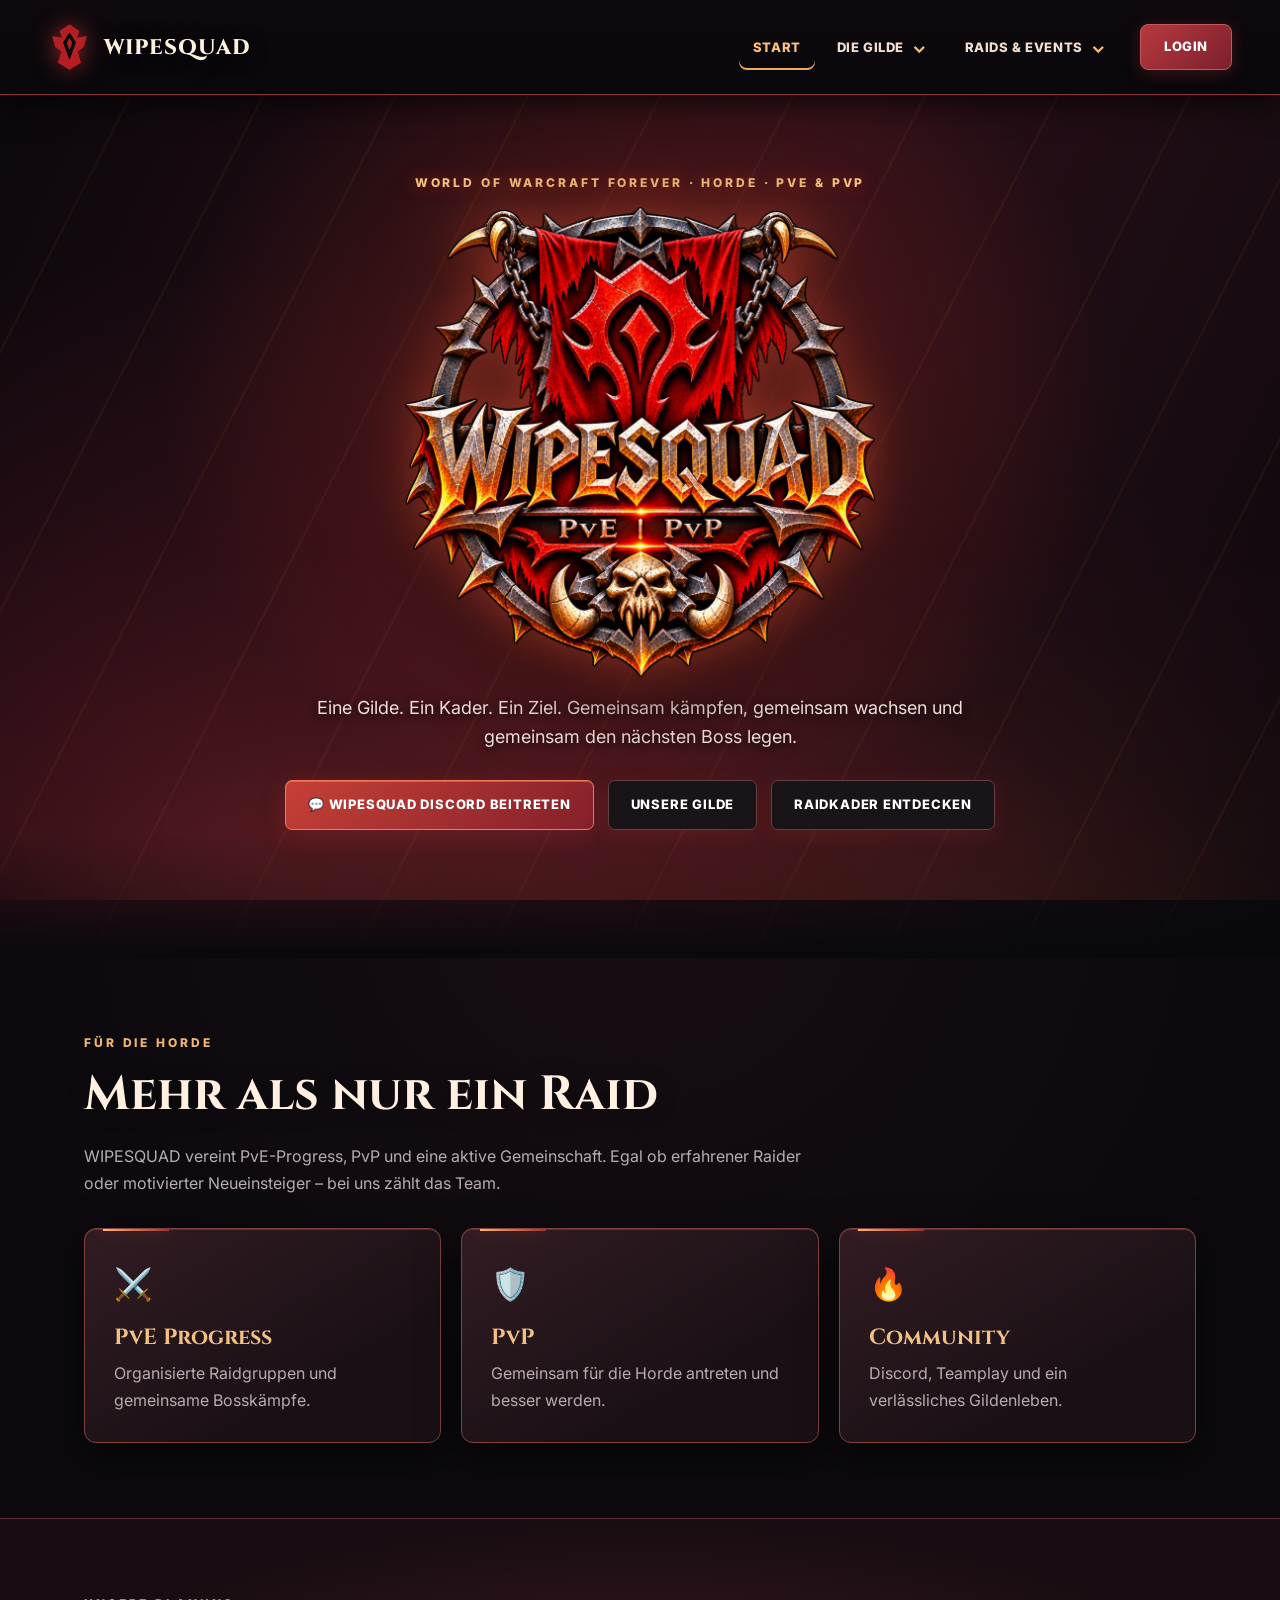
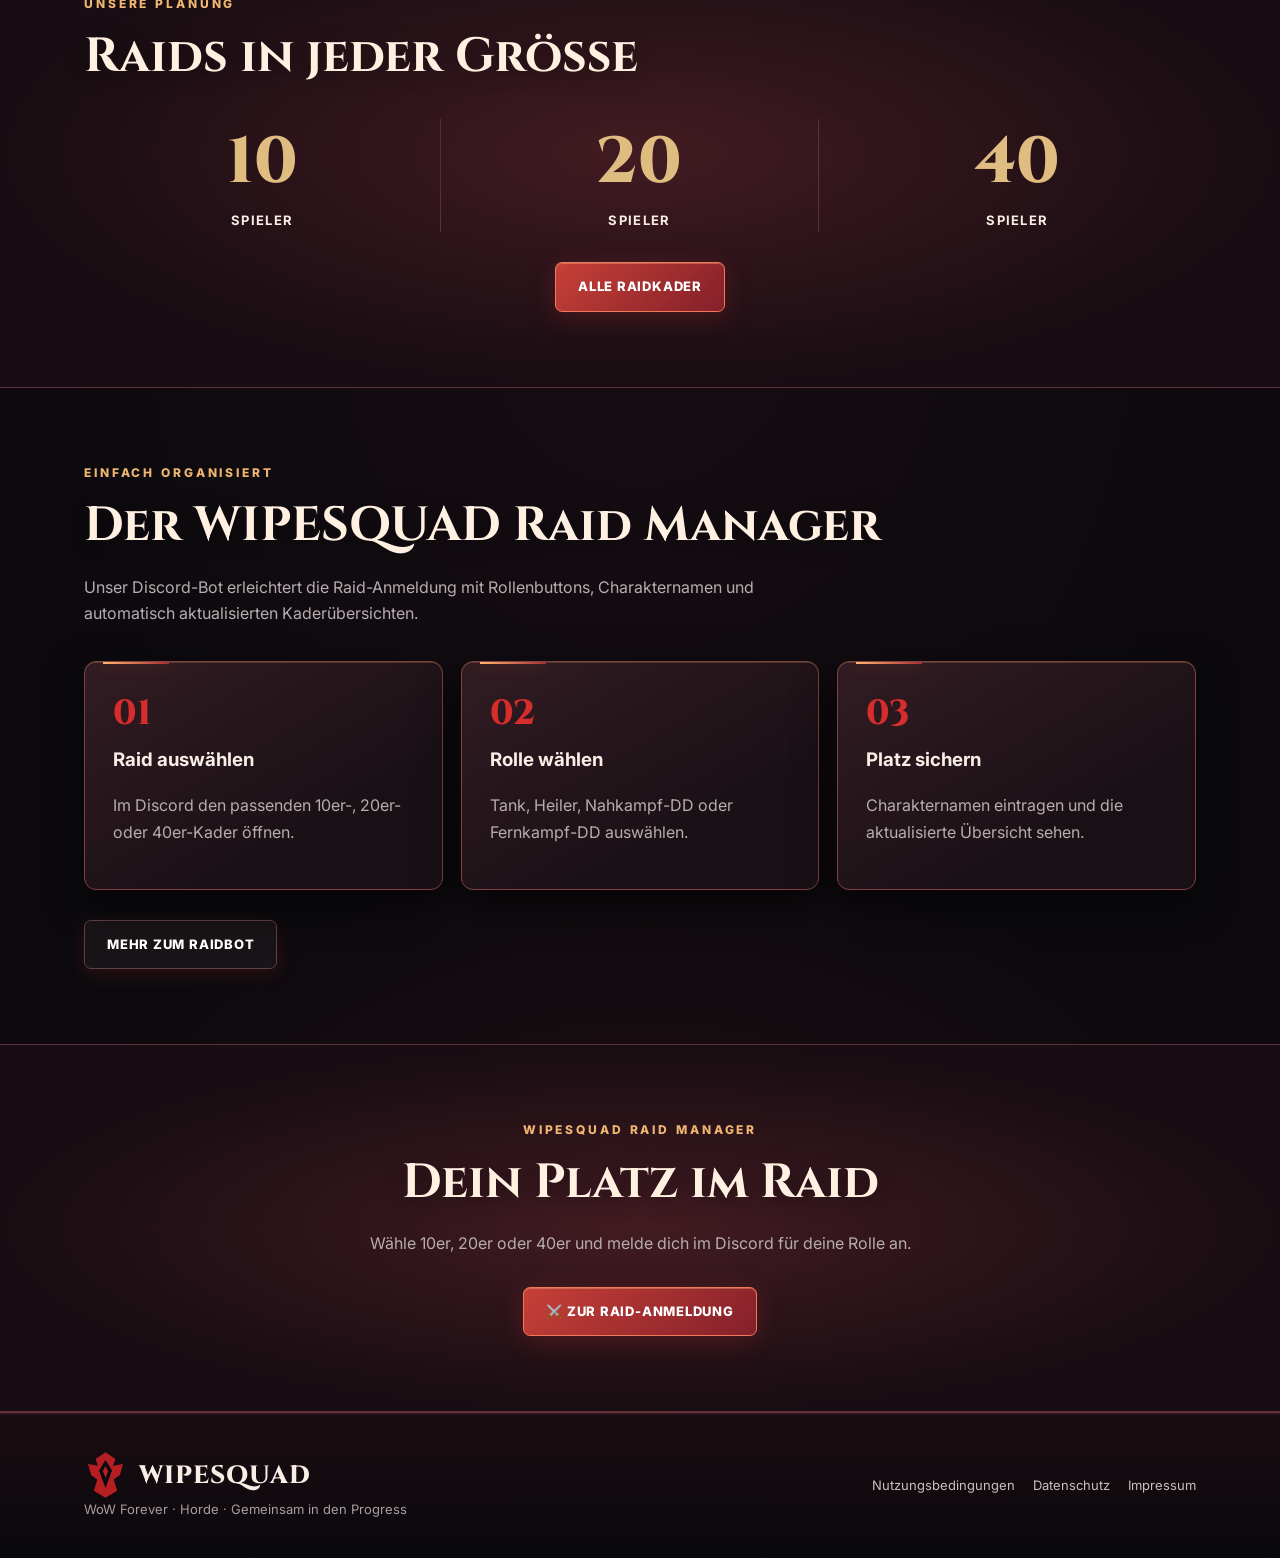
==== commit d23e003f: "Add files via upload" ====
--- a/index.html
+++ b/index.html
@@ -1,4 +1,5 @@
-<!doctype html><html lang="de"><head><meta charset="utf-8"><meta name="viewport" content="width=device-width,initial-scale=1"><meta name="description" content="WIPESQUAD – Horde-Gilde für PvE, PvP und Raidorganisation auf WoW Forever."><title>Startseite | WIPESQUAD</title><link rel="icon" href="assets/crest.svg" type="image/svg+xml"><link rel="stylesheet" href="style.css"><link rel="stylesheet" href="unified.css"><script src="site-ui.js" defer></script><link rel="stylesheet" href="horde-epic.css"></head><body><header><div class="wrap nav"><a class="brand" href="index.html"><img src="assets/crest.svg" alt="">WIPESQUAD</a><button class="nav-toggle" type="button" aria-label="Navigation öffnen" aria-expanded="false">☰ Menü</button><nav><a href="index.html">Start</a><a href="gilde.html">Die Gilde</a><a href="raidkader.html">Raidkader</a><a href="dashboard.html">Live-Dashboard</a><a href="anmeldung.html">Anmeldung</a><a href="raidbot.html">Raidbot</a><a href="kontakt.html">Kontakt</a></nav></div></header><main><div class="hero"><div class="wrap hero-content"><div class="eyebrow">World of Warcraft Forever · Horde · PvE & PvP</div><img class="hero-wappen" src="assets/wipesquad-wappen.webp" alt="WIPESQUAD Horde-Wappen – PvE und PvP"><h1 class="visually-hidden">WIPESQUAD</h1><p class="lead">Eine Gilde. Ein Kader. Ein Ziel. Gemeinsam kämpfen, gemeinsam wachsen und gemeinsam den nächsten Boss legen.</p><div class="actions"><a class="btn discord-btn" href="https://discord.gg/Wipesquadforever" target="_blank" rel="noopener noreferrer">💬 WIPESQUAD Discord beitreten</a><a class="btn secondary" href="gilde.html">Unsere Gilde</a><a class="btn secondary" href="raidkader.html">Raidkader entdecken</a></div></div></div>
+<!DOCTYPE html>
+<html lang="de"><head><meta charset="utf-8"/><meta content="width=device-width,initial-scale=1" name="viewport"/><meta content="WIPESQUAD – Horde-Gilde für PvE, PvP und Raidorganisation auf WoW Forever." name="description"/><title>Startseite | WIPESQUAD</title><link href="assets/crest.svg" rel="icon" type="image/svg+xml"/><link href="style.css" rel="stylesheet"/><link href="unified.css" rel="stylesheet"/><script defer="" src="site-ui.js"></script><link href="horde-epic.css" rel="stylesheet"/></head><body><header><div class="wrap nav"><a class="brand" href="index.html"><img alt="" src="assets/crest.svg"/>WIPESQUAD</a><button aria-expanded="false" aria-label="Navigation öffnen" class="nav-toggle" type="button">☰ Menü</button><nav><a href="index.html">Start</a><a href="gilde.html">Die Gilde</a><a href="raidkader.html">Raidkader</a><a href="dashboard.html">Live-Dashboard</a><a href="anmeldung.html">Anmeldung</a><a href="raidbot.html">Raidbot</a><a href="kontakt.html">Kontakt</a></nav></div></header><main><div class="hero"><div class="wrap hero-content"><div class="eyebrow">World of Warcraft Forever · Horde · PvE &amp; PvP</div><img alt="WIPESQUAD Horde-Wappen – PvE und PvP" class="hero-wappen" src="assets/wipesquad-wappen.webp"/><h1 class="visually-hidden">WIPESQUAD</h1><p class="lead">Eine Gilde. Ein Kader. Ein Ziel. Gemeinsam kämpfen, gemeinsam wachsen und gemeinsam den nächsten Boss legen.</p><div class="actions"><a class="btn discord-btn" href="https://discord.gg/Wipesquadforever" rel="noopener noreferrer" target="_blank">💬 WIPESQUAD Discord beitreten</a><a class="btn secondary" href="gilde.html">Unsere Gilde</a><a class="btn secondary" href="raidkader.html">Raidkader entdecken</a></div></div></div>
 <section><div class="wrap"><div class="eyebrow">Für die Horde</div><h2 class="section-title">Mehr als nur ein Raid</h2><p class="section-intro">WIPESQUAD vereint PvE-Progress, PvP und eine aktive Gemeinschaft. Egal ob erfahrener Raider oder motivierter Neueinsteiger – bei uns zählt das Team.</p><div class="grid"><div class="card"><div class="symbol">⚔️</div><h3>PvE Progress</h3><p>Organisierte Raidgruppen und gemeinsame Bosskämpfe.</p></div><div class="card"><div class="symbol">🛡️</div><h3>PvP</h3><p>Gemeinsam für die Horde antreten und besser werden.</p></div><div class="card"><div class="symbol">🔥</div><h3>Community</h3><p>Discord, Teamplay und ein verlässliches Gildenleben.</p></div></div></div></section>
 <section class="stripe"><div class="wrap"><div class="eyebrow">Unsere Planung</div><h2 class="section-title">Raids in jeder Größe</h2><div class="numbers"><div class="number"><strong>10</strong><span>Spieler</span></div><div class="number"><strong>20</strong><span>Spieler</span></div><div class="number"><strong>40</strong><span>Spieler</span></div></div><div class="actions" style="justify-content:center"><a class="btn" href="raidkader.html">Alle Raidkader</a></div></div></section>
-<section><div class="wrap"><div class="eyebrow">Einfach organisiert</div><h2 class="section-title">Der WIPESQUAD Raid Manager</h2><p class="section-intro">Unser Discord-Bot erleichtert die Raid-Anmeldung mit Rollenbuttons, Charakternamen und automatisch aktualisierten Kaderübersichten.</p><div class="steps"><div class="step"><h3>Raid auswählen</h3><p>Im Discord den passenden 10er-, 20er- oder 40er-Kader öffnen.</p></div><div class="step"><h3>Rolle wählen</h3><p>Tank, Heiler, Nahkampf-DD oder Fernkampf-DD auswählen.</p></div><div class="step"><h3>Platz sichern</h3><p>Charakternamen eintragen und die aktualisierte Übersicht sehen.</p></div></div><div class="actions"><a class="btn secondary" href="raidbot.html">Mehr zum Raidbot</a></div></div></section><section class="stripe"><div class="wrap" style="text-align:center"><div class="eyebrow">WIPESQUAD Raid Manager</div><h2 class="section-title">Dein Platz im Raid</h2><p class="section-intro" style="margin:auto">Wähle 10er, 20er oder 40er und melde dich im Discord für deine Rolle an.</p><div class="actions" style="justify-content:center"><a class="btn" href="anmeldung.html">⚔️ Zur Raid-Anmeldung</a></div></div></section></main><footer><div class="wrap footer-inner"><div><a class="brand" href="index.html"><img src="assets/crest.svg" alt="">WIPESQUAD</a><div class="small">WoW Forever · Horde · Gemeinsam in den Progress</div></div><div class="footer-links"><a href="nutzungsbedingungen.html">Nutzungsbedingungen</a><a href="datenschutz.html">Datenschutz</a><a href="impressum.html">Impressum</a></div></div></footer><script src="script.js"></script></body></html>+<section><div class="wrap"><div class="eyebrow">Einfach organisiert</div><h2 class="section-title">Der WIPESQUAD Raid Manager</h2><p class="section-intro">Unser Discord-Bot erleichtert die Raid-Anmeldung mit Rollenbuttons, Charakternamen und automatisch aktualisierten Kaderübersichten.</p><div class="steps"><div class="step"><h3>Raid auswählen</h3><p>Im Discord den passenden 10er-, 20er- oder 40er-Kader öffnen.</p></div><div class="step"><h3>Rolle wählen</h3><p>Tank, Heiler, Nahkampf-DD oder Fernkampf-DD auswählen.</p></div><div class="step"><h3>Platz sichern</h3><p>Charakternamen eintragen und die aktualisierte Übersicht sehen.</p></div></div><div class="actions"><a class="btn secondary" href="raidbot.html">Mehr zum Raidbot</a></div></div></section><section class="stripe"><div class="wrap" style="text-align:center"><div class="eyebrow">WIPESQUAD Raid Manager</div><h2 class="section-title">Dein Platz im Raid</h2><p class="section-intro" style="margin:auto">Wähle 10er, 20er oder 40er und melde dich im Discord für deine Rolle an.</p><div class="actions" style="justify-content:center"><a class="btn" href="anmeldung.html">⚔️ Zur Raid-Anmeldung</a></div></div></section></main><footer><div class="wrap footer-inner"><div><a class="brand" href="index.html"><img alt="" src="assets/crest.svg"/>WIPESQUAD</a><div class="small">WoW Forever · Horde · Gemeinsam in den Progress</div></div><div class="footer-links"><a href="nutzungsbedingungen.html">Nutzungsbedingungen</a><a href="datenschutz.html">Datenschutz</a><a href="impressum.html">Impressum</a></div></div></footer><script src="script.js"></script></body></html>
--- a/horde-epic.css
+++ b/horde-epic.css
@@ -577,3 +577,15 @@
 body>header .nav-toggle{border:1px solid #824043!important;border-radius:8px!important;background:#351820!important;color:#ffe3cb!important;padding:11px 15px!important;font-weight:800!important;cursor:pointer}
 @media(max-width:1050px){body>header .nav{width:min(100% - 32px,1380px)!important;gap:14px!important}body>header .brand{font-size:21px!important}body>header .brand img{width:36px!important;height:40px!important}body>header .nav nav{gap:0!important}body>header .nav nav>a:not(.ws-login-link),body>header .nav nav .ws-menu-trigger{font-size:11px!important;padding:12px 9px!important}body>header .nav nav a.ws-login-link{margin-left:5px!important;padding:11px 13px!important;font-size:11px!important}}
 @media(max-width:760px){body>header .nav{min-height:76px!important;flex-wrap:wrap!important;gap:8px!important;padding:10px 0!important}body>header .nav-toggle{display:inline-flex!important;margin-left:auto!important}body>header .nav nav{width:100%!important;flex-basis:100%!important;margin:0!important;flex-direction:column!important;align-items:stretch!important;gap:4px!important;padding:8px 0 12px!important}body>header .nav nav:not(.open){display:none!important}body>header .nav nav.open{display:flex!important}body>header .nav nav>a:not(.ws-login-link),body>header .nav nav .ws-menu-trigger{font-size:14px!important;padding:15px 14px!important;width:100%!important;box-sizing:border-box!important;text-align:left!important}body>header .nav nav .ws-menu-trigger{justify-content:space-between!important}body>header .nav nav .ws-menu-panel{position:static!important;width:100%!important;max-width:100%!important;min-width:0!important;margin:2px 0 8px!important}body>header .nav nav a.ws-login-link{margin:9px 0 0!important;width:100%!important;min-height:48px!important}}
+
+/* V5.1 – direct members area and session-aware dashboard button */
+body>header .nav nav a.ws-member-link{
+  color:#f1d7b5!important;font-weight:800!important;
+  padding:13px 14px!important;border-radius:8px!important;
+  white-space:nowrap;transition:background .2s,color .2s;
+}
+body>header .nav nav a.ws-member-link:hover,
+body>header .nav nav a.ws-member-link[aria-current="page"]{
+  background:rgba(115,42,45,.32)!important;color:#ffc17a!important;
+}
+@media(max-width:760px){body>header .nav nav a.ws-member-link{display:block;padding:15px 12px!important}}
